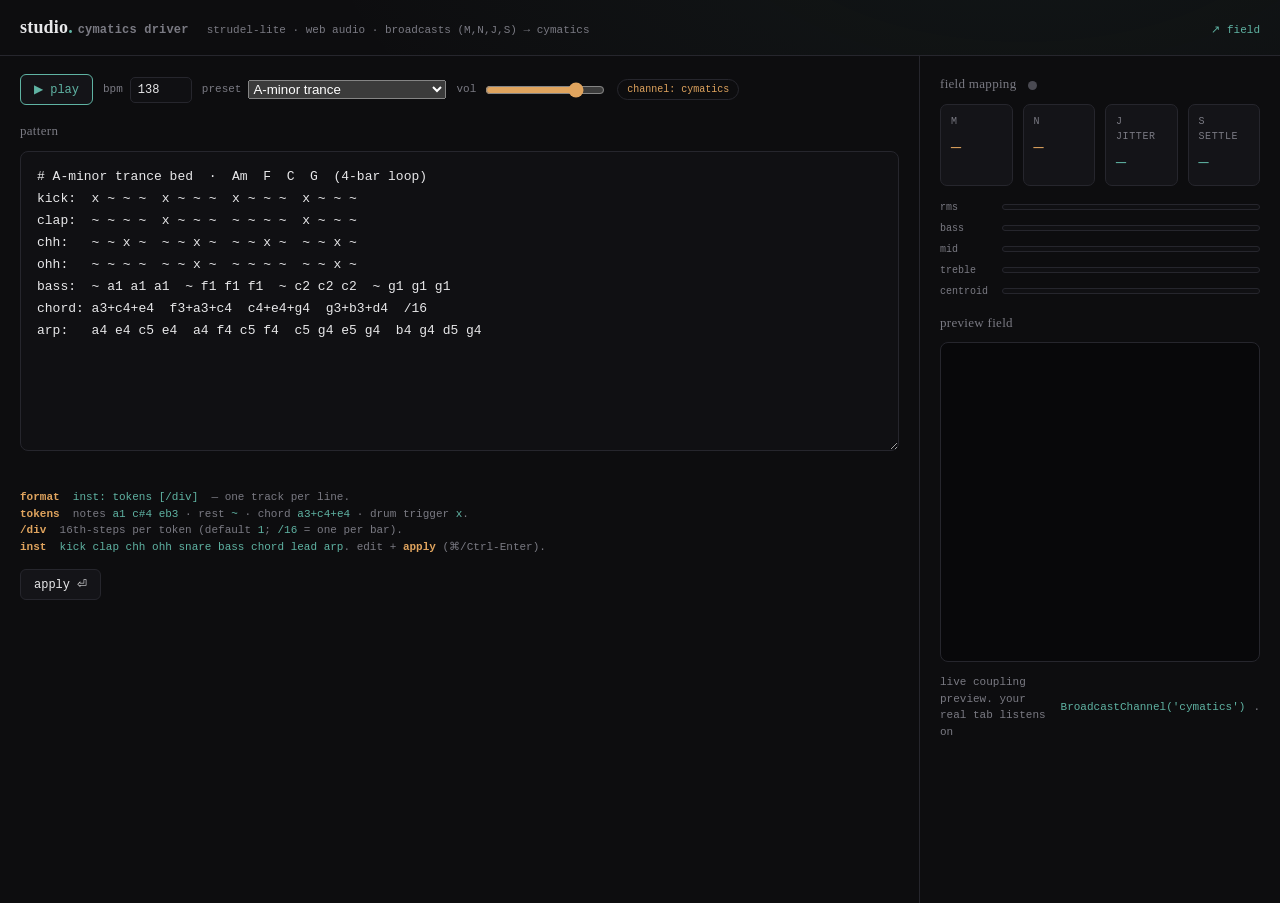
==== v1/studio.html @ 208c9960 "v1: studio integration — generative trance bed → field driver Adds an in-engine audio-reactive drive" ====
<!doctype html>
<meta charset="utf-8">
<meta name="viewport" content="width=device-width,initial-scale=1,viewport-fit=cover">
<meta name="color-scheme" content="dark">
<meta name="theme-color" content="#0d0d0f">
<title>studio — cymatics driver</title>
<style>
  :root{
    --bg:#0d0d0f; --panel:#141418; --panel2:#101013; --line:#26262d;
    --ink:#e8e8ea; --dim:#7a7a83; --faint:#4a4a52;
    --amber:#e0a45e; --teal:#5fb3a3; --hot:#d96b6b;
    --mono:ui-monospace,"SF Mono",SFMono-Regular,Menlo,Consolas,monospace;
    --serif:"Iowan Old Style","Palatino Linotype",Palatino,Georgia,serif;
  }
  *{box-sizing:border-box}
  html,body{margin:0;height:100%}
  body{
    background:var(--bg); color:var(--ink); font-family:var(--mono);
    font-size:13px; line-height:1.5;
    background-image:radial-gradient(1200px 600px at 80% -10%,rgba(95,179,163,.06),transparent 60%),
                     radial-gradient(900px 500px at 0% 110%,rgba(224,164,94,.05),transparent 60%);
  }
  header{
    display:flex; align-items:baseline; gap:18px; flex-wrap:wrap;
    padding:14px 20px; border-bottom:1px solid var(--line);
  }
  h1{font-family:var(--serif); font-weight:600; font-size:18px; margin:0; letter-spacing:.2px}
  h1 .dot{color:var(--teal)}
  header .sub{color:var(--dim); font-size:11px}
  main{
    display:grid; grid-template-columns:1fr 360px; gap:1px; background:var(--line);
    min-height:calc(100% - 53px);
  }
  @media (max-width:820px){ main{grid-template-columns:1fr} }
  .pane{background:var(--bg); padding:18px 20px}
  .bar{display:flex; align-items:center; gap:10px; flex-wrap:wrap; margin-bottom:16px}
  button{
    font-family:var(--mono); font-size:12px; color:var(--ink);
    background:var(--panel); border:1px solid var(--line); border-radius:6px;
    padding:7px 13px; cursor:pointer; transition:border-color .15s,color .15s;
  }
  button:hover{border-color:var(--teal)}
  button.primary{border-color:var(--teal); color:var(--teal)}
  button.primary.on{background:var(--teal); color:#06120f}
  label.field{display:inline-flex; align-items:center; gap:7px; color:var(--dim); font-size:11px}
  input[type=number]{
    width:62px; font-family:var(--mono); font-size:12px; color:var(--ink);
    background:var(--panel2); border:1px solid var(--line); border-radius:5px; padding:5px 7px;
  }
  input[type=range]{accent-color:var(--amber); width:120px}
  textarea{
    width:100%; min-height:300px; resize:vertical; tab-size:2;
    font-family:var(--mono); font-size:13px; line-height:1.7; color:var(--ink);
    background:var(--panel2); border:1px solid var(--line); border-radius:8px;
    padding:14px 16px; outline:none; caret-color:var(--amber);
  }
  textarea:focus{border-color:var(--faint)}
  .hint{color:var(--dim); font-size:11px; margin-top:10px}
  .hint b{color:var(--amber); font-weight:600}
  .hint code{color:var(--teal)}
  .err{color:var(--hot); font-size:11px; min-height:14px; margin-top:8px; white-space:pre-wrap}
  .label{font-family:var(--serif); font-size:13px; color:var(--dim); margin:0 0 10px; letter-spacing:.3px}
  /* readouts */
  .grid{display:grid; grid-template-columns:repeat(4,1fr); gap:10px; margin-bottom:14px}
  .cell{background:var(--panel); border:1px solid var(--line); border-radius:7px; padding:9px 10px}
  .cell .k{color:var(--dim); font-size:10px; text-transform:uppercase; letter-spacing:.6px}
  .cell .v{font-size:20px; font-family:var(--serif); margin-top:2px}
  .cell .v.amber{color:var(--amber)} .cell .v.teal{color:var(--teal)}
  .meters{display:grid; gap:6px; margin-bottom:14px}
  .meter{display:grid; grid-template-columns:54px 1fr; align-items:center; gap:8px; font-size:10px; color:var(--dim)}
  .track{height:6px; background:var(--panel2); border:1px solid var(--line); border-radius:4px; overflow:hidden}
  .fill{height:100%; width:0%; background:var(--teal); transition:width .05s linear}
  .fill.bass{background:var(--amber)} .fill.tre{background:var(--hot)}
  .beat{display:inline-block; width:9px; height:9px; border-radius:50%; background:var(--faint); margin-left:8px; vertical-align:middle}
  .beat.on{background:var(--hot); box-shadow:0 0 10px var(--hot)}
  canvas{width:100%; aspect-ratio:1/1; display:block; background:#08080a;
    border:1px solid var(--line); border-radius:8px}
  .chrow{display:flex; align-items:center; gap:8px; margin-top:12px; color:var(--dim); font-size:11px}
  .chrow code{color:var(--teal)}
  .pill{border:1px solid var(--line); border-radius:999px; padding:2px 9px; color:var(--amber); font-size:10px}
</style>

<header>
  <h1>studio<span class="dot">.</span> <span style="color:var(--dim);font-family:var(--mono);font-size:12px">cymatics driver</span></h1>
  <span class="sub">strudel-lite · web audio · broadcasts (M,N,J,S) → cymatics</span>
  <a id="fieldlink" href="./index.html" target="_blank" rel="noopener"
     style="margin-left:auto; color:var(--teal); text-decoration:none; font-size:11px">
     ↗ field
  </a>
</header>

<main>
  <section class="pane">
    <div class="bar">
      <button id="play" class="primary">▶ play</button>
      <label class="field">bpm <input id="bpm" type="number" value="138" min="60" max="200" step="1"></label>
      <label class="field">preset <select id="preset"></select></label>
      <label class="field">vol <input id="vol" type="range" min="0" max="1" step="0.01" value="0.8"></label>
      <span class="pill">channel: <span id="chname">cymatics</span></span>
    </div>
    <p class="label">pattern</p>
    <textarea id="code" spellcheck="false"></textarea>
    <div class="err" id="err"></div>
    <p class="hint">
      <b>format</b> &nbsp;<code>inst: tokens [/div]</code> &nbsp;— one track per line.<br>
      <b>tokens</b> &nbsp;notes <code>a1 c#4 eb3</code> · rest <code>~</code> · chord <code>a3+c4+e4</code> · drum trigger <code>x</code>.<br>
      <b>/div</b> &nbsp;16th-steps per token (default <code>1</code>; <code>/16</code> = one per bar).<br>
      <b>inst</b> &nbsp;<code>kick clap chh ohh snare bass chord lead arp</code>. edit + <b>apply</b> (⌘/Ctrl-Enter).
    </p>
    <div class="bar" style="margin-top:14px"><button id="apply">apply ⏎</button></div>
  </section>

  <section class="pane">
    <p class="label">field mapping <span id="beatdot" class="beat"></span></p>
    <div class="grid">
      <div class="cell"><div class="k">M</div><div class="v amber" id="rM">–</div></div>
      <div class="cell"><div class="k">N</div><div class="v amber" id="rN">–</div></div>
      <div class="cell"><div class="k">J jitter</div><div class="v teal" id="rJ">–</div></div>
      <div class="cell"><div class="k">S settle</div><div class="v teal" id="rS">–</div></div>
    </div>
    <div class="meters">
      <div class="meter"><span>rms</span><div class="track"><div class="fill" id="mRms"></div></div></div>
      <div class="meter"><span>bass</span><div class="track"><div class="fill bass" id="mBass"></div></div></div>
      <div class="meter"><span>mid</span><div class="track"><div class="fill" id="mMid"></div></div></div>
      <div class="meter"><span>treble</span><div class="track"><div class="fill tre" id="mTre"></div></div></div>
      <div class="meter"><span>centroid</span><div class="track"><div class="fill" id="mCen"></div></div></div>
    </div>
    <p class="label">preview field</p>
    <canvas id="cv" width="640" height="640"></canvas>
    <div class="chrow">
      live coupling preview. your real tab listens on <code>BroadcastChannel('cymatics')</code>.
    </div>
  </section>
</main>

<script type="module">
/* =====================================================================
   cymatics studio — generative trance bed → audio features → field params
   vanilla ES module · no build · Canvas2D + Web Audio + BroadcastChannel
   ===================================================================== */

const $ = id => document.getElementById(id);
const clamp = (x,a,b) => x<a?a:x>b?b:x;
const lerp = (a,b,t) => a+(b-a)*t;

/* ---------- note parsing ---------------------------------------------- */
const SEMI = {c:0,d:2,e:4,f:5,g:7,a:9,b:11};
function noteToFreq(s){
  const m = /^([a-gA-G])([#sb]?)(-?\d+)$/.exec(s.trim());
  if(!m) return null;
  let semi = SEMI[m[1].toLowerCase()];
  if(m[2]==='#'||m[2]==='s') semi++; else if(m[2]==='b') semi--;
  const midi = 12*(parseInt(m[3],10)+1)+semi;     // c4 -> 60, a4 -> 69
  return 440*Math.pow(2,(midi-69)/12);
}

/* ---------- mini-notation parser -------------------------------------
   line:  "inst: tok tok tok  /div"
   returns {inst, tokens:[...], div:int}                                  */
function parseLine(line){
  const raw = line.trim();
  if(!raw || raw.startsWith('#') || raw.startsWith('//')) return null;
  const ci = raw.indexOf(':');
  if(ci < 0) throw new Error(`missing ':' → ${raw}`);
  const inst = raw.slice(0,ci).trim().toLowerCase();
  let rest = raw.slice(ci+1).trim();
  let div = 1;
  const dm = /\/(\d+)\s*$/.exec(rest);
  if(dm){ div = parseInt(dm[1],10)||1; rest = rest.slice(0,dm.index).trim(); }
  const tokens = rest.split(/\s+/).filter(Boolean);
  if(!tokens.length) throw new Error(`empty pattern → ${inst}`);
  return {inst, tokens, div};
}
function parseCode(text){
  const tracks = [];
  text.split('\n').forEach((ln,i)=>{
    try{ const t = parseLine(ln); if(t) tracks.push(t); }
    catch(e){ throw new Error(`line ${i+1}: ${e.message}`); }
  });
  return tracks;
}

/* =====================================================================
   AUDIO ENGINE
   ===================================================================== */
let ac=null, master=null, analyser=null, reverbBus=null, delayBus=null;
let timeBuf=null, freqBuf=null, noiseBuf=null;

function buildAudio(){
  ac = new (window.AudioContext||window.webkitAudioContext)();

  master = ac.createGain(); master.gain.value = parseFloat($('vol').value);
  analyser = ac.createAnalyser();
  analyser.fftSize = 2048; analyser.smoothingTimeConstant = 0.6;
  master.connect(analyser); analyser.connect(ac.destination);
  timeBuf = new Uint8Array(analyser.fftSize);
  freqBuf = new Uint8Array(analyser.frequencyBinCount);

  // reverb (decaying-noise impulse) -> master
  reverbBus = ac.createGain(); reverbBus.gain.value = 1;
  const conv = ac.createConvolver(); conv.buffer = makeIR(2.4, 2.6);
  const rwet = ac.createGain(); rwet.gain.value = 0.34;
  reverbBus.connect(conv); conv.connect(rwet); rwet.connect(master);

  // feedback delay -> master
  delayBus = ac.createGain(); delayBus.gain.value = 1;
  const dly = ac.createDelay(1.0); dly.delayTime.value = 60/parseFloat($('bpm').value)*0.75; // dotted-ish
  const fb = ac.createGain(); fb.gain.value = 0.36;
  const dlp = ac.createBiquadFilter(); dlp.type='lowpass'; dlp.frequency.value=2600;
  const dwet = ac.createGain(); dwet.gain.value = 0.5;
  delayBus.connect(dly); dly.connect(dlp); dlp.connect(fb); fb.connect(dly);
  dlp.connect(dwet); dwet.connect(master);
  ac._dly = dly; // keep ref to retune on bpm change

  // shared noise buffer
  const n = ac.sampleRate*1.0; noiseBuf = ac.createBuffer(1,n,ac.sampleRate);
  const d = noiseBuf.getChannelData(0);
  for(let i=0;i<n;i++) d[i] = Math.random()*2-1;
}
function makeIR(dur, decay){
  const len = ac.sampleRate*dur, buf = ac.createBuffer(2,len,ac.sampleRate);
  for(let c=0;c<2;c++){ const ch=buf.getChannelData(c);
    for(let i=0;i<len;i++) ch[i]=(Math.random()*2-1)*Math.pow(1-i/len,decay); }
  return buf;
}
function noiseSrc(){ const s=ac.createBufferSource(); s.buffer=noiseBuf; s.loop=true; return s; }
function env(g,t,a,d,s,r,peak=1){
  g.gain.cancelScheduledValues(t);
  g.gain.setValueAtTime(0.0001,t);
  g.gain.exponentialRampToValueAtTime(peak,t+a);
  g.gain.exponentialRampToValueAtTime(Math.max(s*peak,0.0001),t+a+d);
  g.gain.setValueAtTime(Math.max(s*peak,0.0001),t+Math.max(a+d,r-0.05));
  g.gain.exponentialRampToValueAtTime(0.0001,t+r);
}

/* ---------- voices ---------------------------------------------------- */
function vKick(t){
  const o=ac.createOscillator(), g=ac.createGain();
  o.type='sine';
  o.frequency.setValueAtTime(150,t);
  o.frequency.exponentialRampToValueAtTime(48,t+0.10);
  g.gain.setValueAtTime(1.0,t);
  g.gain.exponentialRampToValueAtTime(0.0001,t+0.30);
  o.connect(g); g.connect(master);
  // click transient
  const cs=noiseSrc(), cg=ac.createGain(), hp=ac.createBiquadFilter();
  hp.type='highpass'; hp.frequency.value=3000; cg.gain.setValueAtTime(0.5,t);
  cg.gain.exponentialRampToValueAtTime(0.0001,t+0.02);
  cs.connect(hp); hp.connect(cg); cg.connect(master);
  o.start(t); o.stop(t+0.32); cs.start(t); cs.stop(t+0.03);
}
function vHat(t,open){
  const s=noiseSrc(), hp=ac.createBiquadFilter(), g=ac.createGain();
  hp.type='highpass'; hp.frequency.value=7800;
  const dec = open?0.26:0.045;
  g.gain.setValueAtTime(open?0.5:0.42,t);
  g.gain.exponentialRampToValueAtTime(0.0001,t+dec);
  s.connect(hp); hp.connect(g); g.connect(master);
  s.start(t); s.stop(t+dec+0.02);
}
function vSnare(t){
  const s=noiseSrc(), bp=ac.createBiquadFilter(), g=ac.createGain();
  bp.type='bandpass'; bp.frequency.value=1900; bp.Q.value=0.7;
  g.gain.setValueAtTime(0.7,t); g.gain.exponentialRampToValueAtTime(0.0001,t+0.18);
  s.connect(bp); bp.connect(g); g.connect(master); g.connect(reverbBus);
  const o=ac.createOscillator(), og=ac.createGain();
  o.type='triangle'; o.frequency.setValueAtTime(190,t);
  og.gain.setValueAtTime(0.4,t); og.gain.exponentialRampToValueAtTime(0.0001,t+0.09);
  o.connect(og); og.connect(master);
  s.start(t); s.stop(t+0.2); o.start(t); o.stop(t+0.1);
}
function vClap(t){
  for(let k=0;k<3;k++){
    const s=noiseSrc(), bp=ac.createBiquadFilter(), g=ac.createGain();
    bp.type='bandpass'; bp.frequency.value=1500; bp.Q.value=1.0;
    const tt=t+k*0.012;
    g.gain.setValueAtTime(0.5,tt); g.gain.exponentialRampToValueAtTime(0.0001,tt+0.10);
    s.connect(bp); bp.connect(g); g.connect(master); g.connect(reverbBus);
    s.start(tt); s.stop(tt+0.12);
  }
}
function vBass(t,freqs,dur){
  const f=freqs[0]; if(!f) return;
  const lp=ac.createBiquadFilter(), g=ac.createGain();
  lp.type='lowpass'; lp.Q.value=8;
  lp.frequency.setValueAtTime(220,t);
  lp.frequency.exponentialRampToValueAtTime(900,t+0.02);
  lp.frequency.exponentialRampToValueAtTime(180,t+Math.min(dur,0.25));
  [0,-7].forEach(ct=>{                       // saw + sub-ish detune
    const o=ac.createOscillator(); o.type='sawtooth';
    o.frequency.value=f; o.detune.value=ct; o.connect(lp); o.start(t); o.stop(t+dur);
  });
  const sub=ac.createOscillator(); sub.type='sine'; sub.frequency.value=f/2;
  sub.connect(lp); sub.start(t); sub.stop(t+dur);
  g.gain.setValueAtTime(0.0001,t);
  g.gain.exponentialRampToValueAtTime(0.6,t+0.008);
  g.gain.exponentialRampToValueAtTime(0.0001,t+Math.max(dur,0.08));
  lp.connect(g); g.connect(master);
}
function vSuper(t,freqs,dur,bright){       // detuned supersaw chord/lead
  const lp=ac.createBiquadFilter(), g=ac.createGain();
  lp.type='lowpass'; lp.Q.value=0.8; lp.frequency.value=bright?4200:2400;
  const N=7, spread=18;
  freqs.forEach(f=>{
    for(let i=0;i<N;i++){
      const o=ac.createOscillator(); o.type='sawtooth';
      o.frequency.value=f; o.detune.value=(i-(N-1)/2)*spread/((N-1)/2);
      const vg=ac.createGain(); vg.gain.value=1/Math.sqrt(N*freqs.length);
      o.connect(vg); vg.connect(lp); o.start(t); o.stop(t+dur+0.4);
    }
  });
  const atk=0.04, rel=Math.min(0.5,dur*0.6);
  g.gain.setValueAtTime(0.0001,t);
  g.gain.exponentialRampToValueAtTime(0.5,t+atk);
  g.gain.setValueAtTime(0.5,t+Math.max(atk,dur-rel));
  g.gain.exponentialRampToValueAtTime(0.0001,t+dur);
  lp.connect(g); g.connect(master); g.connect(reverbBus); g.connect(delayBus);
}
function vPluck(t,freqs,dur){              // square pluck — amiga flavor
  freqs.forEach(f=>{
    const o=ac.createOscillator(), lp=ac.createBiquadFilter(), g=ac.createGain();
    o.type='square'; o.frequency.value=f;
    lp.type='lowpass'; lp.Q.value=4;
    lp.frequency.setValueAtTime(5000,t);
    lp.frequency.exponentialRampToValueAtTime(700,t+0.18);
    const d=Math.min(dur,0.22);
    g.gain.setValueAtTime(0.0001,t);
    g.gain.exponentialRampToValueAtTime(0.32,t+0.005);
    g.gain.exponentialRampToValueAtTime(0.0001,t+d);
    o.connect(lp); lp.connect(g); g.connect(master); g.connect(delayBus);
    o.start(t); o.stop(t+d+0.02);
  });
}

function trigger(inst, tok, t, dur){
  if(inst==='kick')  return vKick(t);
  if(inst==='chh')   return vHat(t,false);
  if(inst==='ohh')   return vHat(t,true);
  if(inst==='snare') return vSnare(t);
  if(inst==='clap')  return vClap(t);
  const freqs = tok.split('+').map(noteToFreq).filter(f=>f!=null);
  if(!freqs.length) return;
  if(inst==='bass')  return vBass(t,freqs,dur);
  if(inst==='chord') return vSuper(t,freqs,dur,false);
  if(inst==='lead')  return vSuper(t,freqs,dur,true);
  if(inst==='arp'||inst==='pluck') return vPluck(t,freqs,dur);
  return vPluck(t,freqs,dur);              // fallback
}

/* =====================================================================
   TRANSPORT (lookahead scheduler)
   ===================================================================== */
let tracks=[], playing=false, stepIndex=0, nextTime=0, timer=null;
const LOOKAHEAD=0.1, TICK=25;
function stepDur(){ return (60/parseFloat($('bpm').value))/4; } // 16th note

function scheduler(){
  while(nextTime < ac.currentTime + LOOKAHEAD){
    const sd=stepDur();
    for(const tr of tracks){
      const total = tr.tokens.length*tr.div;
      const local = stepIndex % total;
      if(local % tr.div === 0){
        const tok = tr.tokens[local/tr.div];
        if(tok && tok!=='~') trigger(tr.inst, tok, nextTime, tr.div*sd*0.96);
      }
    }
    nextTime += sd; stepIndex++;
  }
}
function startTransport(){
  if(!ac) buildAudio();
  if(ac.state==='suspended') ac.resume();
  playing=true; stepIndex=0; nextTime=ac.currentTime+0.06;
  timer=setInterval(scheduler,TICK);
  requestAnimationFrame(loop);
}
function stopTransport(){ playing=false; clearInterval(timer); timer=null; }

/* =====================================================================
   FEATURE EXTRACTION  →  FIELD MAPPING  →  BROADCAST
   ===================================================================== */
// Channel-name override: ?chan=NAME survives in both tabs for collision-free
// parallel testing. Single source of truth per spec §3.
const CHAN_NAME = new URL(location.href).searchParams.get('chan') || 'cymatics';
const chan = new BroadcastChannel(CHAN_NAME);
document.getElementById('chname').textContent = CHAN_NAME;
// Forward ?chan= onto the field back-link so two-tab testing chains.
{
  const fl = document.getElementById('fieldlink');
  const c = new URL(location.href).searchParams.get('chan');
  if (fl && c) fl.href = './index.html?chan=' + encodeURIComponent(c);
}
let avgBass=0, beatHold=0, beatCount=0;
const field = {M:5,N:3,J:0.18,S:0.8};      // current (smoothed) field state
let Mf=5, Nf=3, jit=0.18;

function analyze(){
  analyser.getByteTimeDomainData(timeBuf);
  analyser.getByteFrequencyData(freqBuf);

  // rms
  let sum=0;
  for(let i=0;i<timeBuf.length;i++){ const v=(timeBuf[i]-128)/128; sum+=v*v; }
  const rms = Math.sqrt(sum/timeBuf.length);

  // band energies + centroid
  const sr=ac.sampleRate, binHz=sr/analyser.fftSize, bins=freqBuf.length;
  let bass=0,bn=0, mid=0,mn=0, tre=0,tn=0, cw=0,cs=0;
  for(let i=1;i<bins;i++){
    const f=i*binHz, m=freqBuf[i]/255;
    if(f<200){bass+=m;bn++;} else if(f<2000){mid+=m;mn++;} else if(f<12000){tre+=m;tn++;}
    cw+=f*m; cs+=m;
  }
  bass=bn?bass/bn:0; mid=mn?mid/mn:0; tre=tn?tre/tn:0;
  const centroidHz = cs?cw/cs:0;
  const cen01 = clamp(Math.log2((centroidHz||40)/40)/Math.log2(12000/40),0,1);

  // onset on bass band (kick)
  avgBass = lerp(avgBass, bass, 0.08);
  let beat=false;
  if(bass > avgBass*1.45 && bass>0.18 && beatHold<=0){ beat=true; beatHold=8; beatCount++; }
  if(beatHold>0) beatHold--;

  return {rms,bass,mid,tre,cen01,beat};
}

// Membrane-cheat mapping (per STUDIO_INTEGRATION §1.2 / CYMATICS_BUILD §0):
// the (M,N) we emit are tuned against v1's membrane-approximation field, NOT
// real plate eigenfrequencies. v2's scikit-fem mode bank will reinterpret
// (M,N) as bank indices.
function mapToField(ft){
  // mode magnitudes: brightness -> M, bass weight -> N (snapped on beats)
  if(ft.beat){
    Mf = 2 + ft.cen01*9.5;
    Nf = 2 + clamp(ft.bass*1.4,0,1)*9.5;
  }
  let M = clamp(Math.round(Mf),1,12);
  let N = clamp(Math.round(Nf),1,12);
  if(M===N){ N = N<12 ? N+1 : N-1; }       // field vanishes when M===N
  // jitter: beat kicks it, decays back to a small floor
  if(ft.beat) jit = 0.85;
  jit = lerp(jit, 0.14, 0.06);
  const J = clamp(jit,0,1);
  // settle speed scales with loudness — drops snap tighter
  const S = clamp(0.3 + ft.rms*4.2, 0.1, 3);
  // reseed once per bar (every 4th detected beat) for a visual "splash"
  const reseed = ft.beat && (beatCount % 4 === 0);
  return {M,N,J,S,reseed};
}

function broadcast(m,ft){
  chan.postMessage({
    type:'cymatics', t:performance.now(),
    M:m.M, N:m.N, J:+m.J.toFixed(3), S:+m.S.toFixed(3),
    beat:ft.beat, reseed:m.reseed,
    rms:+ft.rms.toFixed(3), bass:+ft.bass.toFixed(3),
    mid:+ft.mid.toFixed(3), treble:+ft.tre.toFixed(3), centroid:+ft.cen01.toFixed(3)
  });
}

/* =====================================================================
   PREVIEW FIELD (same equation as the cymatics v1 toy)
   f = cos(Nπx)·cos(Mπy) − cos(Mπx)·cos(Nπy)   on [0,1]²
   ===================================================================== */
const cv=$('cv'), cx=cv.getContext('2d');
const NP=12000, px=new Float32Array(NP), py=new Float32Array(NP);
for(let i=0;i<NP;i++){ px[i]=Math.random(); py[i]=Math.random(); }
function reseedParticles(){ for(let i=0;i<NP;i++){ px[i]=Math.random(); py[i]=Math.random(); } }

function fAbs(x,y,M,N){
  const f = Math.cos(N*Math.PI*x)*Math.cos(M*Math.PI*y)
          - Math.cos(M*Math.PI*x)*Math.cos(N*Math.PI*y);
  return Math.abs(f);
}
function stepParticles(M,N,J,S){
  const eps=0.004, k=0.0016*S;
  for(let i=0;i<NP;i++){
    let x=px[i], y=py[i];
    const c=fAbs(x,y,M,N);
    const gx=(fAbs(x+eps,y,M,N)-c)/eps, gy=(fAbs(x,y+eps,M,N)-c)/eps;
    x -= k*gx + (Math.random()-0.5)*J*0.02;
    y -= k*gy + (Math.random()-0.5)*J*0.02;
    if(x<0)x=-x; else if(x>1)x=2-x;
    if(y<0)y=-y; else if(y>1)y=2-y;
    px[i]=x; py[i]=y;
  }
}
function drawParticles(){
  const W=cv.width, H=cv.height;
  cx.fillStyle='rgba(8,8,10,0.30)'; cx.fillRect(0,0,W,H); // trails
  cx.fillStyle='rgba(95,179,163,0.55)';
  for(let i=0;i<NP;i++) cx.fillRect(px[i]*W, py[i]*H, 1.4, 1.4);
}

/* ---------- render / control loop ------------------------------------ */
function loop(){
  if(!playing) return;
  const ft = analyze();
  const m = mapToField(ft);
  // smooth committed field for the readout + preview
  field.M=m.M; field.N=m.N; field.J=m.J; field.S=m.S;
  if(m.reseed) reseedParticles();
  broadcast(m,ft);

  stepParticles(field.M,field.N,field.J,field.S);
  drawParticles();

  // ui
  $('rM').textContent=field.M; $('rN').textContent=field.N;
  $('rJ').textContent=field.J.toFixed(2); $('rS').textContent=field.S.toFixed(2);
  $('mRms').style.width=(clamp(ft.rms*180,0,100))+'%';
  $('mBass').style.width=(clamp(ft.bass*120,0,100))+'%';
  $('mMid').style.width=(clamp(ft.mid*140,0,100))+'%';
  $('mTre').style.width=(clamp(ft.tre*160,0,100))+'%';
  $('mCen').style.width=(clamp(ft.cen01*100,0,100))+'%';
  const bd=$('beatdot'); bd.classList.toggle('on', ft.beat);
  requestAnimationFrame(loop);
}

/* =====================================================================
   UI WIRING
   ===================================================================== */
const DEFAULT_AM = `# A-minor trance bed  ·  Am  F  C  G  (4-bar loop)
kick:  x ~ ~ ~  x ~ ~ ~  x ~ ~ ~  x ~ ~ ~
clap:  ~ ~ ~ ~  x ~ ~ ~  ~ ~ ~ ~  x ~ ~ ~
chh:   ~ ~ x ~  ~ ~ x ~  ~ ~ x ~  ~ ~ x ~
ohh:   ~ ~ ~ ~  ~ ~ x ~  ~ ~ ~ ~  ~ ~ x ~
bass:  ~ a1 a1 a1  ~ f1 f1 f1  ~ c2 c2 c2  ~ g1 g1 g1
chord: a3+c4+e4  f3+a3+c4  c4+e4+g4  g3+b3+d4  /16
arp:   a4 e4 c5 e4  a4 f4 c5 f4  c5 g4 e5 g4  b4 g4 d5 g4`;

const PRESETS = {
  'am-trance': {
    label: 'A-minor trance',
    bpm: 138,
    code: DEFAULT_AM  // assigned below — the existing default content
  },
  'gm-trance': {
    label: 'G-minor trance (Strudel-style)',
    bpm: 138,
    code: `# G-minor trance bed · 138 BPM · Gm → F → Eb → Bb (4-bar loop)
# Mimics: setCpm(140/4), supersaw stack, .trancegate, rolling bass.
kick:  x ~ ~ ~  x ~ ~ ~  x ~ ~ ~  x ~ ~ ~
clap:  ~ ~ ~ ~  x ~ ~ ~  ~ ~ ~ ~  x ~ ~ ~
chh:   ~ x ~ x  ~ x ~ x  ~ x ~ x  ~ x ~ x
ohh:   ~ ~ ~ ~  ~ ~ x ~  ~ ~ ~ ~  ~ ~ x ~
bass:  g1 g1 ~ g1  f1 f1 ~ f1  eb1 eb1 ~ eb1  bb0 bb0 ~ bb0
chord: g3+bb3+d4  f3+a3+c4  eb3+g3+bb3  bb2+d3+f3  /16
arp:   g4 d5 bb4 f5  f4 c5 a4 eb5  eb4 bb4 g4 d5  bb3 f4 d4 bb4
lead:  ~ ~ ~ g5  ~ ~ ~ f5  ~ ~ ~ bb5  ~ ~ ~ a5`
  },
  'ambient-72': {
    label: 'Ambient — slow',
    bpm: 72,
    code: `# Ambient · Cmaj7 ↔ Am7
kick:  x ~ ~ ~ ~ ~ ~ ~  x ~ ~ ~ ~ ~ ~ ~
ohh:   ~ ~ ~ ~ ~ ~ x ~  ~ ~ ~ ~ ~ ~ x ~
chord: c3+e3+g3+b3  c3+e3+g3+b3  a2+c3+e3+g3  a2+c3+e3+g3  /16
bass:  ~ ~ ~ ~  c2 ~ ~ ~  ~ ~ ~ ~  a1 ~ ~ ~
lead:  ~ ~ ~ ~  ~ ~ g5 ~  ~ ~ ~ ~  ~ ~ e5 ~`
  },
  'dnb-170': {
    label: 'DnB — 170',
    bpm: 170,
    code: `# DnB · break + rolling Dm bass
kick:  x ~ ~ ~  ~ ~ ~ ~  ~ ~ x ~  ~ ~ ~ ~
snare: ~ ~ ~ ~  x ~ ~ ~  ~ ~ ~ ~  x ~ ~ ~
chh:   x x x x  x x x x  x x x x  x x x x
ohh:   ~ ~ ~ x  ~ ~ ~ ~  ~ ~ ~ x  ~ ~ ~ ~
bass:  d2 ~ ~ d2  ~ ~ d2 ~  ~ d2 ~ ~  d2 ~ ~ d2
chord: d3+f3+a3  d3+f3+a3  g3+bb3+d4  d3+f3+a3  /16
arp:   d4 a4 f4 a4  d4 a4 f4 a4  g4 d5 bb4 d5  d4 a4 f4 a4`
  }
};
PRESETS['am-trance'].code = DEFAULT_AM;

function applyCode(){
  try{
    const t = parseCode($('code').value);
    tracks = t; $('err').textContent='';
    if(ac && ac._dly) ac._dly.delayTime.setTargetAtTime(60/parseFloat($('bpm').value)*0.75, ac.currentTime, 0.05);
  }catch(e){ $('err').textContent='⚠ '+e.message; }
}

// Preset selector — populate, then load on change.
{
  const sel = $('preset');
  for (const [key, p] of Object.entries(PRESETS)) {
    const opt = document.createElement('option');
    opt.value = key; opt.textContent = p.label;
    sel.appendChild(opt);
  }
  sel.value = 'am-trance';
  sel.addEventListener('change', () => {
    const p = PRESETS[sel.value];
    if (!p) return;
    $('code').value = p.code;
    $('bpm').value  = p.bpm;
    if (ac && ac._dly) ac._dly.delayTime.setTargetAtTime(60/p.bpm*0.75, ac.currentTime, 0.05);
    applyCode();
  });
}

$('code').value = PRESETS['am-trance'].code;
applyCode();

$('play').addEventListener('click', ()=>{
  if(!playing){ startTransport(); $('play').textContent='■ stop'; $('play').classList.add('on'); }
  else        { stopTransport();  $('play').textContent='▶ play'; $('play').classList.remove('on'); }
});
$('apply').addEventListener('click', applyCode);
$('code').addEventListener('keydown', e=>{
  if((e.metaKey||e.ctrlKey)&&e.key==='Enter'){ e.preventDefault(); applyCode(); }
});
$('vol').addEventListener('input', e=>{ if(master) master.gain.setTargetAtTime(parseFloat(e.target.value),ac.currentTime,0.02); });
$('bpm').addEventListener('change', ()=>{ if(ac&&ac._dly) ac._dly.delayTime.setTargetAtTime(60/parseFloat($('bpm').value)*0.75,ac.currentTime,0.05); });
</script>
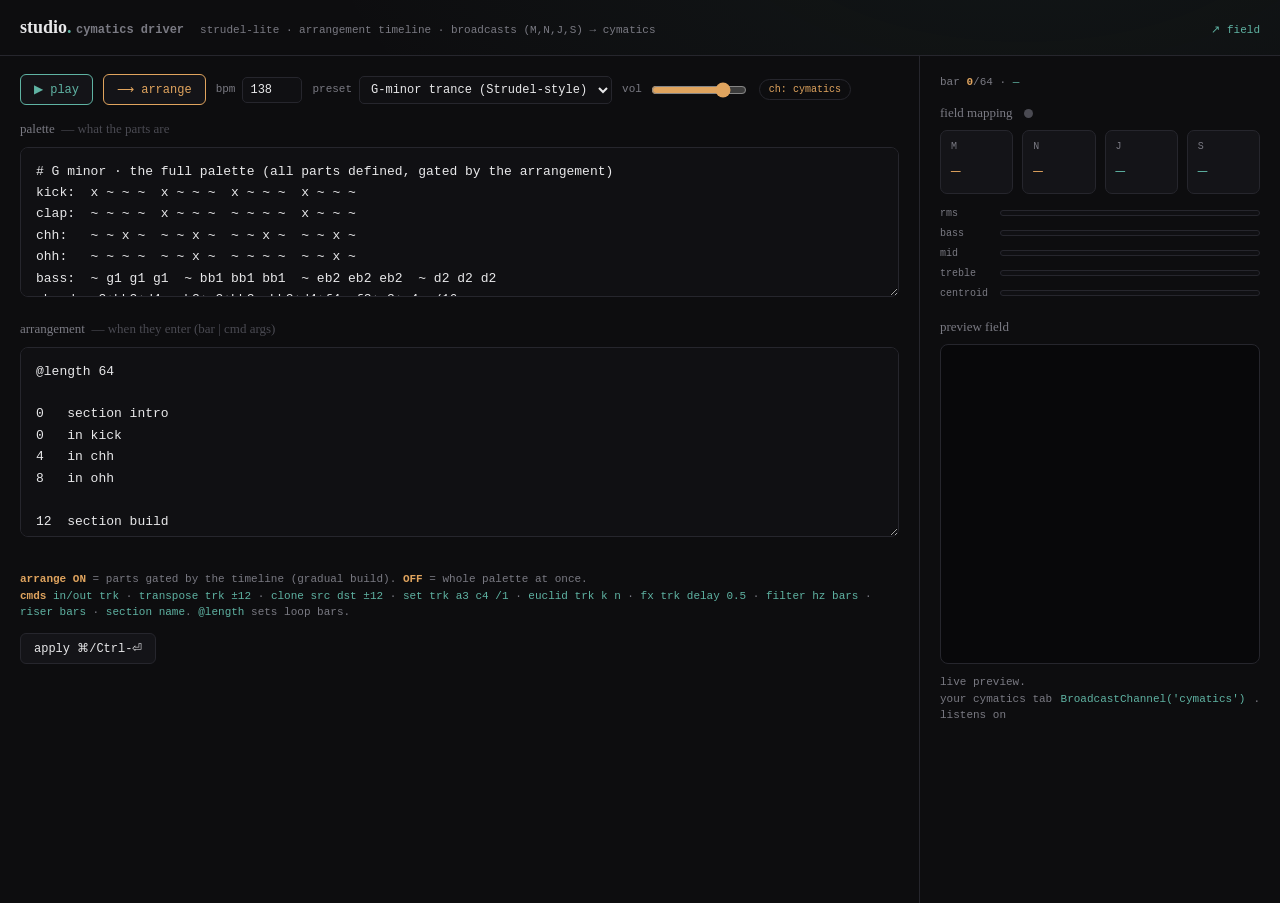
==== commit 27c59979: "studio v2: arrangement-timeline base + preset selector + back-link Wholesale-replace v1/studio.html " ====
--- a/v1/studio.html
+++ b/v1/studio.html
@@ -14,78 +14,63 @@
   }
   *{box-sizing:border-box}
   html,body{margin:0;height:100%}
-  body{
-    background:var(--bg); color:var(--ink); font-family:var(--mono);
-    font-size:13px; line-height:1.5;
+  body{background:var(--bg); color:var(--ink); font-family:var(--mono); font-size:13px; line-height:1.5;
     background-image:radial-gradient(1200px 600px at 80% -10%,rgba(95,179,163,.06),transparent 60%),
-                     radial-gradient(900px 500px at 0% 110%,rgba(224,164,94,.05),transparent 60%);
-  }
-  header{
-    display:flex; align-items:baseline; gap:18px; flex-wrap:wrap;
-    padding:14px 20px; border-bottom:1px solid var(--line);
-  }
-  h1{font-family:var(--serif); font-weight:600; font-size:18px; margin:0; letter-spacing:.2px}
+                     radial-gradient(900px 500px at 0% 110%,rgba(224,164,94,.05),transparent 60%);}
+  header{display:flex; align-items:baseline; gap:16px; flex-wrap:wrap; padding:14px 20px; border-bottom:1px solid var(--line)}
+  h1{font-family:var(--serif); font-weight:600; font-size:18px; margin:0}
   h1 .dot{color:var(--teal)}
   header .sub{color:var(--dim); font-size:11px}
-  main{
-    display:grid; grid-template-columns:1fr 360px; gap:1px; background:var(--line);
-    min-height:calc(100% - 53px);
-  }
+  main{display:grid; grid-template-columns:1fr 360px; gap:1px; background:var(--line); min-height:calc(100% - 53px)}
   @media (max-width:820px){ main{grid-template-columns:1fr} }
   .pane{background:var(--bg); padding:18px 20px}
-  .bar{display:flex; align-items:center; gap:10px; flex-wrap:wrap; margin-bottom:16px}
-  button{
-    font-family:var(--mono); font-size:12px; color:var(--ink);
-    background:var(--panel); border:1px solid var(--line); border-radius:6px;
-    padding:7px 13px; cursor:pointer; transition:border-color .15s,color .15s;
-  }
+  .bar{display:flex; align-items:center; gap:10px; flex-wrap:wrap; margin-bottom:14px}
+  button{font-family:var(--mono); font-size:12px; color:var(--ink); background:var(--panel); border:1px solid var(--line);
+    border-radius:6px; padding:7px 13px; cursor:pointer; transition:border-color .15s,color .15s}
   button:hover{border-color:var(--teal)}
   button.primary{border-color:var(--teal); color:var(--teal)}
   button.primary.on{background:var(--teal); color:#06120f}
+  button.tog{border-color:var(--faint); color:var(--dim)}
+  button.tog.on{border-color:var(--amber); color:var(--amber)}
   label.field{display:inline-flex; align-items:center; gap:7px; color:var(--dim); font-size:11px}
-  input[type=number]{
-    width:62px; font-family:var(--mono); font-size:12px; color:var(--ink);
-    background:var(--panel2); border:1px solid var(--line); border-radius:5px; padding:5px 7px;
-  }
-  input[type=range]{accent-color:var(--amber); width:120px}
-  textarea{
-    width:100%; min-height:300px; resize:vertical; tab-size:2;
-    font-family:var(--mono); font-size:13px; line-height:1.7; color:var(--ink);
-    background:var(--panel2); border:1px solid var(--line); border-radius:8px;
-    padding:14px 16px; outline:none; caret-color:var(--amber);
-  }
+  input[type=number]{width:60px; font-family:var(--mono); font-size:12px; color:var(--ink); background:var(--panel2);
+    border:1px solid var(--line); border-radius:5px; padding:5px 7px}
+  input[type=range]{accent-color:var(--amber); width:96px}
+  textarea{width:100%; resize:vertical; tab-size:2; font-family:var(--mono); font-size:13px; line-height:1.65; color:var(--ink);
+    background:var(--panel2); border:1px solid var(--line); border-radius:8px; padding:13px 15px; outline:none; caret-color:var(--amber)}
   textarea:focus{border-color:var(--faint)}
-  .hint{color:var(--dim); font-size:11px; margin-top:10px}
-  .hint b{color:var(--amber); font-weight:600}
-  .hint code{color:var(--teal)}
-  .err{color:var(--hot); font-size:11px; min-height:14px; margin-top:8px; white-space:pre-wrap}
-  .label{font-family:var(--serif); font-size:13px; color:var(--dim); margin:0 0 10px; letter-spacing:.3px}
-  /* readouts */
-  .grid{display:grid; grid-template-columns:repeat(4,1fr); gap:10px; margin-bottom:14px}
-  .cell{background:var(--panel); border:1px solid var(--line); border-radius:7px; padding:9px 10px}
+  #code{min-height:150px} #arr{min-height:190px}
+  .hint{color:var(--dim); font-size:11px; margin:8px 0 0}
+  .hint b{color:var(--amber); font-weight:600} .hint code{color:var(--teal)}
+  .err{color:var(--hot); font-size:11px; min-height:14px; margin-top:6px; white-space:pre-wrap}
+  .label{font-family:var(--serif); font-size:13px; color:var(--dim); margin:16px 0 8px}
+  .label:first-of-type{margin-top:0}
+  .grid{display:grid; grid-template-columns:repeat(4,1fr); gap:9px; margin-bottom:12px}
+  .cell{background:var(--panel); border:1px solid var(--line); border-radius:7px; padding:8px 10px}
   .cell .k{color:var(--dim); font-size:10px; text-transform:uppercase; letter-spacing:.6px}
-  .cell .v{font-size:20px; font-family:var(--serif); margin-top:2px}
+  .cell .v{font-size:19px; font-family:var(--serif); margin-top:2px}
   .cell .v.amber{color:var(--amber)} .cell .v.teal{color:var(--teal)}
-  .meters{display:grid; gap:6px; margin-bottom:14px}
-  .meter{display:grid; grid-template-columns:54px 1fr; align-items:center; gap:8px; font-size:10px; color:var(--dim)}
+  .meters{display:grid; gap:5px; margin-bottom:12px}
+  .meter{display:grid; grid-template-columns:52px 1fr; align-items:center; gap:8px; font-size:10px; color:var(--dim)}
   .track{height:6px; background:var(--panel2); border:1px solid var(--line); border-radius:4px; overflow:hidden}
   .fill{height:100%; width:0%; background:var(--teal); transition:width .05s linear}
   .fill.bass{background:var(--amber)} .fill.tre{background:var(--hot)}
   .beat{display:inline-block; width:9px; height:9px; border-radius:50%; background:var(--faint); margin-left:8px; vertical-align:middle}
   .beat.on{background:var(--hot); box-shadow:0 0 10px var(--hot)}
-  canvas{width:100%; aspect-ratio:1/1; display:block; background:#08080a;
-    border:1px solid var(--line); border-radius:8px}
-  .chrow{display:flex; align-items:center; gap:8px; margin-top:12px; color:var(--dim); font-size:11px}
+  .nowbar{font-family:var(--mono); font-size:11px; color:var(--dim); margin-bottom:12px}
+  .nowbar b{color:var(--amber)} .nowbar .sec{color:var(--teal)}
+  canvas{width:100%; aspect-ratio:1/1; display:block; background:#08080a; border:1px solid var(--line); border-radius:8px}
+  .chrow{display:flex; align-items:center; gap:8px; margin-top:10px; color:var(--dim); font-size:11px}
   .chrow code{color:var(--teal)}
   .pill{border:1px solid var(--line); border-radius:999px; padding:2px 9px; color:var(--amber); font-size:10px}
 </style>
 
 <header>
   <h1>studio<span class="dot">.</span> <span style="color:var(--dim);font-family:var(--mono);font-size:12px">cymatics driver</span></h1>
-  <span class="sub">strudel-lite · web audio · broadcasts (M,N,J,S) → cymatics</span>
-  <a id="fieldlink" href="./index.html" target="_blank" rel="noopener"
+  <span class="sub">strudel-lite · arrangement timeline · broadcasts (M,N,J,S) → cymatics</span>
+  <a id="field-link" href="./" target="_blank" rel="noopener"
      style="margin-left:auto; color:var(--teal); text-decoration:none; font-size:11px">
-     ↗ field
+    ↗ field
   </a>
 </header>
 
@@ -93,30 +78,39 @@
   <section class="pane">
     <div class="bar">
       <button id="play" class="primary">▶ play</button>
-      <label class="field">bpm <input id="bpm" type="number" value="138" min="60" max="200" step="1"></label>
-      <label class="field">preset <select id="preset"></select></label>
+      <button id="arrange" class="tog on">⟶ arrange</button>
+      <label class="field">bpm <input id="bpm" type="number" value="138" min="60" max="200"></label>
+      <label class="field">preset
+        <select id="preset" style="background:var(--panel2);color:var(--ink);border:1px solid var(--line);border-radius:5px;padding:5px 7px;font-family:var(--mono);font-size:12px"></select>
+      </label>
       <label class="field">vol <input id="vol" type="range" min="0" max="1" step="0.01" value="0.8"></label>
-      <span class="pill">channel: <span id="chname">cymatics</span></span>
+      <span class="pill">ch: <span id="chname">cymatics</span></span>
     </div>
-    <p class="label">pattern</p>
+
+    <p class="label">palette &nbsp;<span style="color:var(--faint)">— what the parts are</span></p>
     <textarea id="code" spellcheck="false"></textarea>
+
+    <p class="label">arrangement &nbsp;<span style="color:var(--faint)">— when they enter (bar | cmd args)</span></p>
+    <textarea id="arr" spellcheck="false"></textarea>
+
     <div class="err" id="err"></div>
     <p class="hint">
-      <b>format</b> &nbsp;<code>inst: tokens [/div]</code> &nbsp;— one track per line.<br>
-      <b>tokens</b> &nbsp;notes <code>a1 c#4 eb3</code> · rest <code>~</code> · chord <code>a3+c4+e4</code> · drum trigger <code>x</code>.<br>
-      <b>/div</b> &nbsp;16th-steps per token (default <code>1</code>; <code>/16</code> = one per bar).<br>
-      <b>inst</b> &nbsp;<code>kick clap chh ohh snare bass chord lead arp</code>. edit + <b>apply</b> (⌘/Ctrl-Enter).
+      <b>arrange ON</b> = parts gated by the timeline (gradual build). <b>OFF</b> = whole palette at once.<br>
+      <b>cmds</b> <code>in/out trk</code> · <code>transpose trk ±12</code> · <code>clone src dst ±12</code> ·
+      <code>set trk a3 c4 /1</code> · <code>euclid trk k n</code> · <code>fx trk delay 0.5</code> ·
+      <code>filter hz bars</code> · <code>riser bars</code> · <code>section name</code>. <code>@length</code> sets loop bars.
     </p>
-    <div class="bar" style="margin-top:14px"><button id="apply">apply ⏎</button></div>
+    <div class="bar" style="margin-top:12px"><button id="apply">apply ⌘/Ctrl-⏎</button></div>
   </section>
 
   <section class="pane">
-    <p class="label">field mapping <span id="beatdot" class="beat"></span></p>
+    <div class="nowbar">bar <b id="curbar">0</b>/<span id="len">64</span> · <span class="sec" id="cursec">—</span></div>
+    <p class="label" style="margin-top:0">field mapping <span id="beatdot" class="beat"></span></p>
     <div class="grid">
       <div class="cell"><div class="k">M</div><div class="v amber" id="rM">–</div></div>
       <div class="cell"><div class="k">N</div><div class="v amber" id="rN">–</div></div>
-      <div class="cell"><div class="k">J jitter</div><div class="v teal" id="rJ">–</div></div>
-      <div class="cell"><div class="k">S settle</div><div class="v teal" id="rS">–</div></div>
+      <div class="cell"><div class="k">J</div><div class="v teal" id="rJ">–</div></div>
+      <div class="cell"><div class="k">S</div><div class="v teal" id="rS">–</div></div>
     </div>
     <div class="meters">
       <div class="meter"><span>rms</span><div class="track"><div class="fill" id="mRms"></div></div></div>
@@ -127,492 +121,511 @@
     </div>
     <p class="label">preview field</p>
     <canvas id="cv" width="640" height="640"></canvas>
-    <div class="chrow">
-      live coupling preview. your real tab listens on <code>BroadcastChannel('cymatics')</code>.
-    </div>
+    <div class="chrow">live preview. your cymatics tab listens on <code>BroadcastChannel('cymatics')</code>.</div>
   </section>
 </main>
 
 <script type="module">
 /* =====================================================================
-   cymatics studio — generative trance bed → audio features → field params
-   vanilla ES module · no build · Canvas2D + Web Audio + BroadcastChannel
+   cymatics studio v2 — palette + bar-clock ARRANGEMENT → audio features
+   → field params. vanilla ES module · Canvas2D + WebAudio + BroadcastChannel
    ===================================================================== */
-
-const $ = id => document.getElementById(id);
-const clamp = (x,a,b) => x<a?a:x>b?b:x;
-const lerp = (a,b,t) => a+(b-a)*t;
-
-/* ---------- note parsing ---------------------------------------------- */
-const SEMI = {c:0,d:2,e:4,f:5,g:7,a:9,b:11};
+const $=id=>document.getElementById(id);
+const clamp=(x,a,b)=>x<a?a:x>b?b:x, lerp=(a,b,t)=>a+(b-a)*t;
+
+/* ---------- notes & tokens ------------------------------------------- */
+const SEMI={c:0,d:2,e:4,f:5,g:7,a:9,b:11};
 function noteToFreq(s){
-  const m = /^([a-gA-G])([#sb]?)(-?\d+)$/.exec(s.trim());
-  if(!m) return null;
-  let semi = SEMI[m[1].toLowerCase()];
-  if(m[2]==='#'||m[2]==='s') semi++; else if(m[2]==='b') semi--;
-  const midi = 12*(parseInt(m[3],10)+1)+semi;     // c4 -> 60, a4 -> 69
-  return 440*Math.pow(2,(midi-69)/12);
-}
-
-/* ---------- mini-notation parser -------------------------------------
-   line:  "inst: tok tok tok  /div"
-   returns {inst, tokens:[...], div:int}                                  */
-function parseLine(line){
-  const raw = line.trim();
-  if(!raw || raw.startsWith('#') || raw.startsWith('//')) return null;
-  const ci = raw.indexOf(':');
-  if(ci < 0) throw new Error(`missing ':' → ${raw}`);
-  const inst = raw.slice(0,ci).trim().toLowerCase();
-  let rest = raw.slice(ci+1).trim();
-  let div = 1;
-  const dm = /\/(\d+)\s*$/.exec(rest);
-  if(dm){ div = parseInt(dm[1],10)||1; rest = rest.slice(0,dm.index).trim(); }
-  const tokens = rest.split(/\s+/).filter(Boolean);
-  if(!tokens.length) throw new Error(`empty pattern → ${inst}`);
-  return {inst, tokens, div};
-}
-function parseCode(text){
-  const tracks = [];
+  const m=/^([a-gA-G])([#sb]?)(-?\d+)$/.exec(s.trim()); if(!m) return null;
+  let semi=SEMI[m[1].toLowerCase()];
+  if(m[2]==='#'||m[2]==='s')semi++; else if(m[2]==='b')semi--;
+  return 440*Math.pow(2,(12*(parseInt(m[3],10)+1)+semi-69)/12);
+}
+function parseTokens(str){
+  let div=1, rest=str.trim();
+  const dm=/\/(\d+)\s*$/.exec(rest); if(dm){ div=parseInt(dm[1],10)||1; rest=rest.slice(0,dm.index).trim(); }
+  return {tokens:rest.split(/\s+/).filter(Boolean), div};
+}
+// Bjorklund-ish euclidean distribution -> ['x','~',...]
+function euclid(k,n){ const out=[]; let acc=0; for(let i=0;i<n;i++){ acc+=k; if(acc>=n){acc-=n; out.push('x');} else out.push('~'); } return out; }
+
+/* ---------- palette parse -------------------------------------------- */
+function parsePalette(text){
+  const lines=[];
   text.split('\n').forEach((ln,i)=>{
-    try{ const t = parseLine(ln); if(t) tracks.push(t); }
-    catch(e){ throw new Error(`line ${i+1}: ${e.message}`); }
+    let s=ln.trim(); if(!s||s.startsWith('#')||s.startsWith('//')) return;
+    const ci=s.indexOf(':'); if(ci<0) throw new Error(`palette line ${i+1}: missing ':'`);
+    const inst=s.slice(0,ci).trim().toLowerCase();
+    const {tokens,div}=parseTokens(s.slice(ci+1));
+    if(!tokens.length) throw new Error(`palette line ${i+1}: empty`);
+    lines.push({inst,tokens,div});
   });
-  return tracks;
+  return lines;
+}
+/* ---------- arrangement parse ---------------------------------------- */
+function parseArr(text){
+  const cues=[]; let length=64;
+  text.split('\n').forEach((ln,i)=>{
+    let s=ln.trim(); if(!s||s.startsWith('#')||s.startsWith('//')) return;
+    s=s.split(';')[0].trim(); if(!s) return;            // ';' comments (keep '#' for sharps)
+    if(s[0]==='@'){ const p=s.slice(1).split(/\s+/); if(p[0]==='length') length=parseInt(p[1],10)||64; return; }
+    const m=/^(\d+)\s+([a-zA-Z]+)\s*(.*)$/.exec(s);
+    if(!m) throw new Error(`arr line ${i+1}: ${ln}`);
+    cues.push({at:+m[1], cmd:m[2].toLowerCase(), args:m[3].split(/\s+/).filter(Boolean), raw:m[3]});
+  });
+  cues.sort((a,b)=>a.at-b.at);
+  return {length,cues};
 }
 
 /* =====================================================================
    AUDIO ENGINE
    ===================================================================== */
-let ac=null, master=null, analyser=null, reverbBus=null, delayBus=null;
-let timeBuf=null, freqBuf=null, noiseBuf=null;
+let ac,master,masterFilter,analyser,reverbBus,delayBus,timeBuf,freqBuf,noiseBuf;
+const SENDS={ chord:{r:.5,d:.3}, lead:{r:.4,d:.45}, arp:{r:0,d:.5}, snare:{r:.25,d:0}, clap:{r:.25,d:0} };
 
 function buildAudio(){
-  ac = new (window.AudioContext||window.webkitAudioContext)();
-
-  master = ac.createGain(); master.gain.value = parseFloat($('vol').value);
-  analyser = ac.createAnalyser();
-  analyser.fftSize = 2048; analyser.smoothingTimeConstant = 0.6;
-  master.connect(analyser); analyser.connect(ac.destination);
-  timeBuf = new Uint8Array(analyser.fftSize);
-  freqBuf = new Uint8Array(analyser.frequencyBinCount);
-
-  // reverb (decaying-noise impulse) -> master
-  reverbBus = ac.createGain(); reverbBus.gain.value = 1;
-  const conv = ac.createConvolver(); conv.buffer = makeIR(2.4, 2.6);
-  const rwet = ac.createGain(); rwet.gain.value = 0.34;
-  reverbBus.connect(conv); conv.connect(rwet); rwet.connect(master);
-
-  // feedback delay -> master
-  delayBus = ac.createGain(); delayBus.gain.value = 1;
-  const dly = ac.createDelay(1.0); dly.delayTime.value = 60/parseFloat($('bpm').value)*0.75; // dotted-ish
-  const fb = ac.createGain(); fb.gain.value = 0.36;
-  const dlp = ac.createBiquadFilter(); dlp.type='lowpass'; dlp.frequency.value=2600;
-  const dwet = ac.createGain(); dwet.gain.value = 0.5;
-  delayBus.connect(dly); dly.connect(dlp); dlp.connect(fb); fb.connect(dly);
-  dlp.connect(dwet); dwet.connect(master);
-  ac._dly = dly; // keep ref to retune on bpm change
-
-  // shared noise buffer
-  const n = ac.sampleRate*1.0; noiseBuf = ac.createBuffer(1,n,ac.sampleRate);
-  const d = noiseBuf.getChannelData(0);
-  for(let i=0;i<n;i++) d[i] = Math.random()*2-1;
-}
-function makeIR(dur, decay){
-  const len = ac.sampleRate*dur, buf = ac.createBuffer(2,len,ac.sampleRate);
-  for(let c=0;c<2;c++){ const ch=buf.getChannelData(c);
-    for(let i=0;i<len;i++) ch[i]=(Math.random()*2-1)*Math.pow(1-i/len,decay); }
-  return buf;
-}
+  ac=new (window.AudioContext||window.webkitAudioContext)();
+  master=ac.createGain(); master.gain.value=parseFloat($('vol').value);
+  masterFilter=ac.createBiquadFilter(); masterFilter.type='lowpass'; masterFilter.frequency.value=20000; masterFilter.Q.value=0.7;
+  analyser=ac.createAnalyser(); analyser.fftSize=2048; analyser.smoothingTimeConstant=0.6;
+  master.connect(masterFilter); masterFilter.connect(analyser); analyser.connect(ac.destination);
+  timeBuf=new Uint8Array(analyser.fftSize); freqBuf=new Uint8Array(analyser.frequencyBinCount);
+
+  reverbBus=ac.createGain(); const conv=ac.createConvolver(); conv.buffer=makeIR(2.4,2.6);
+  const rwet=ac.createGain(); rwet.gain.value=0.34; reverbBus.connect(conv); conv.connect(rwet); rwet.connect(master);
+
+  delayBus=ac.createGain(); const dly=ac.createDelay(1.0); dly.delayTime.value=60/bpm()*0.75;
+  const fb=ac.createGain(); fb.gain.value=0.36; const dlp=ac.createBiquadFilter(); dlp.type='lowpass'; dlp.frequency.value=2600;
+  const dwet=ac.createGain(); dwet.gain.value=0.5;
+  delayBus.connect(dly); dly.connect(dlp); dlp.connect(fb); fb.connect(dly); dlp.connect(dwet); dwet.connect(master);
+  ac._dly=dly;
+
+  const n=ac.sampleRate; noiseBuf=ac.createBuffer(1,n,ac.sampleRate);
+  const d=noiseBuf.getChannelData(0); for(let i=0;i<n;i++) d[i]=Math.random()*2-1;
+}
+function makeIR(dur,decay){ const len=ac.sampleRate*dur, b=ac.createBuffer(2,len,ac.sampleRate);
+  for(let c=0;c<2;c++){ const ch=b.getChannelData(c); for(let i=0;i<len;i++) ch[i]=(Math.random()*2-1)*Math.pow(1-i/len,decay);} return b; }
 function noiseSrc(){ const s=ac.createBufferSource(); s.buffer=noiseBuf; s.loop=true; return s; }
-function env(g,t,a,d,s,r,peak=1){
-  g.gain.cancelScheduledValues(t);
-  g.gain.setValueAtTime(0.0001,t);
-  g.gain.exponentialRampToValueAtTime(peak,t+a);
-  g.gain.exponentialRampToValueAtTime(Math.max(s*peak,0.0001),t+a+d);
-  g.gain.setValueAtTime(Math.max(s*peak,0.0001),t+Math.max(a+d,r-0.05));
-  g.gain.exponentialRampToValueAtTime(0.0001,t+r);
-}
-
-/* ---------- voices ---------------------------------------------------- */
-function vKick(t){
-  const o=ac.createOscillator(), g=ac.createGain();
-  o.type='sine';
-  o.frequency.setValueAtTime(150,t);
-  o.frequency.exponentialRampToValueAtTime(48,t+0.10);
-  g.gain.setValueAtTime(1.0,t);
-  g.gain.exponentialRampToValueAtTime(0.0001,t+0.30);
-  o.connect(g); g.connect(master);
-  // click transient
-  const cs=noiseSrc(), cg=ac.createGain(), hp=ac.createBiquadFilter();
-  hp.type='highpass'; hp.frequency.value=3000; cg.gain.setValueAtTime(0.5,t);
-  cg.gain.exponentialRampToValueAtTime(0.0001,t+0.02);
-  cs.connect(hp); hp.connect(cg); cg.connect(master);
+
+/* ---------- voices (out = the track's bus node) ---------------------- */
+function vKick(out,t){
+  const o=ac.createOscillator(),g=ac.createGain(); o.type='sine';
+  o.frequency.setValueAtTime(150,t); o.frequency.exponentialRampToValueAtTime(48,t+0.1);
+  g.gain.setValueAtTime(1,t); g.gain.exponentialRampToValueAtTime(0.0001,t+0.3);
+  o.connect(g); g.connect(out);
+  const cs=noiseSrc(),cg=ac.createGain(),hp=ac.createBiquadFilter(); hp.type='highpass'; hp.frequency.value=3000;
+  cg.gain.setValueAtTime(0.5,t); cg.gain.exponentialRampToValueAtTime(0.0001,t+0.02);
+  cs.connect(hp); hp.connect(cg); cg.connect(out);
   o.start(t); o.stop(t+0.32); cs.start(t); cs.stop(t+0.03);
 }
-function vHat(t,open){
-  const s=noiseSrc(), hp=ac.createBiquadFilter(), g=ac.createGain();
-  hp.type='highpass'; hp.frequency.value=7800;
-  const dec = open?0.26:0.045;
-  g.gain.setValueAtTime(open?0.5:0.42,t);
-  g.gain.exponentialRampToValueAtTime(0.0001,t+dec);
-  s.connect(hp); hp.connect(g); g.connect(master);
-  s.start(t); s.stop(t+dec+0.02);
-}
-function vSnare(t){
-  const s=noiseSrc(), bp=ac.createBiquadFilter(), g=ac.createGain();
+function vHat(out,t,open){ const s=noiseSrc(),hp=ac.createBiquadFilter(),g=ac.createGain();
+  hp.type='highpass'; hp.frequency.value=7800; const dec=open?0.26:0.045;
+  g.gain.setValueAtTime(open?0.5:0.42,t); g.gain.exponentialRampToValueAtTime(0.0001,t+dec);
+  s.connect(hp); hp.connect(g); g.connect(out); s.start(t); s.stop(t+dec+0.02); }
+function vSnare(out,t){ const s=noiseSrc(),bp=ac.createBiquadFilter(),g=ac.createGain();
   bp.type='bandpass'; bp.frequency.value=1900; bp.Q.value=0.7;
   g.gain.setValueAtTime(0.7,t); g.gain.exponentialRampToValueAtTime(0.0001,t+0.18);
-  s.connect(bp); bp.connect(g); g.connect(master); g.connect(reverbBus);
-  const o=ac.createOscillator(), og=ac.createGain();
-  o.type='triangle'; o.frequency.setValueAtTime(190,t);
-  og.gain.setValueAtTime(0.4,t); og.gain.exponentialRampToValueAtTime(0.0001,t+0.09);
-  o.connect(og); og.connect(master);
-  s.start(t); s.stop(t+0.2); o.start(t); o.stop(t+0.1);
-}
-function vClap(t){
-  for(let k=0;k<3;k++){
-    const s=noiseSrc(), bp=ac.createBiquadFilter(), g=ac.createGain();
-    bp.type='bandpass'; bp.frequency.value=1500; bp.Q.value=1.0;
-    const tt=t+k*0.012;
-    g.gain.setValueAtTime(0.5,tt); g.gain.exponentialRampToValueAtTime(0.0001,tt+0.10);
-    s.connect(bp); bp.connect(g); g.connect(master); g.connect(reverbBus);
-    s.start(tt); s.stop(tt+0.12);
+  s.connect(bp); bp.connect(g); g.connect(out);
+  const o=ac.createOscillator(),og=ac.createGain(); o.type='triangle'; o.frequency.setValueAtTime(190,t);
+  og.gain.setValueAtTime(0.4,t); og.gain.exponentialRampToValueAtTime(0.0001,t+0.09); o.connect(og); og.connect(out);
+  s.start(t); s.stop(t+0.2); o.start(t); o.stop(t+0.1); }
+function vClap(out,t){ for(let k=0;k<3;k++){ const s=noiseSrc(),bp=ac.createBiquadFilter(),g=ac.createGain();
+  bp.type='bandpass'; bp.frequency.value=1500; bp.Q.value=1; const tt=t+k*0.012;
+  g.gain.setValueAtTime(0.5,tt); g.gain.exponentialRampToValueAtTime(0.0001,tt+0.1);
+  s.connect(bp); bp.connect(g); g.connect(out); s.start(tt); s.stop(tt+0.12);} }
+function vBass(out,t,freqs,dur){ const f=freqs[0]; if(!f) return;
+  const lp=ac.createBiquadFilter(),g=ac.createGain(); lp.type='lowpass'; lp.Q.value=8;
+  lp.frequency.setValueAtTime(220,t); lp.frequency.exponentialRampToValueAtTime(900,t+0.02);
+  lp.frequency.exponentialRampToValueAtTime(180,t+Math.min(dur,0.25));
+  [0,-7].forEach(ct=>{ const o=ac.createOscillator(); o.type='sawtooth'; o.frequency.value=f; o.detune.value=ct; o.connect(lp); o.start(t); o.stop(t+dur);});
+  const sub=ac.createOscillator(); sub.type='sine'; sub.frequency.value=f/2; sub.connect(lp); sub.start(t); sub.stop(t+dur);
+  g.gain.setValueAtTime(0.0001,t); g.gain.exponentialRampToValueAtTime(0.6,t+0.008); g.gain.exponentialRampToValueAtTime(0.0001,t+Math.max(dur,0.08));
+  lp.connect(g); g.connect(out); }
+function vSuper(out,t,freqs,dur,bright){ const lp=ac.createBiquadFilter(),g=ac.createGain();
+  lp.type='lowpass'; lp.Q.value=0.8; lp.frequency.value=bright?4200:2400; const N=7,spread=18;
+  freqs.forEach(f=>{ for(let i=0;i<N;i++){ const o=ac.createOscillator(); o.type='sawtooth'; o.frequency.value=f;
+    o.detune.value=(i-(N-1)/2)*spread/((N-1)/2); const vg=ac.createGain(); vg.gain.value=1/Math.sqrt(N*freqs.length);
+    o.connect(vg); vg.connect(lp); o.start(t); o.stop(t+dur+0.4);} });
+  const atk=0.04,rel=Math.min(0.5,dur*0.6);
+  g.gain.setValueAtTime(0.0001,t); g.gain.exponentialRampToValueAtTime(0.5,t+atk);
+  g.gain.setValueAtTime(0.5,t+Math.max(atk,dur-rel)); g.gain.exponentialRampToValueAtTime(0.0001,t+dur);
+  lp.connect(g); g.connect(out); }
+function vPluck(out,t,freqs,dur){ freqs.forEach(f=>{ const o=ac.createOscillator(),lp=ac.createBiquadFilter(),g=ac.createGain();
+  o.type='square'; o.frequency.value=f; lp.type='lowpass'; lp.Q.value=4;
+  lp.frequency.setValueAtTime(5000,t); lp.frequency.exponentialRampToValueAtTime(700,t+0.18);
+  const d=Math.min(dur,0.22); g.gain.setValueAtTime(0.0001,t); g.gain.exponentialRampToValueAtTime(0.32,t+0.005); g.gain.exponentialRampToValueAtTime(0.0001,t+d);
+  o.connect(lp); lp.connect(g); g.connect(out); o.start(t); o.stop(t+d+0.02);} ); }
+
+function launchRiser(t,dur){
+  const o=ac.createOscillator(),bp=ac.createBiquadFilter(),g=ac.createGain();
+  o.type='sawtooth'; o.frequency.setValueAtTime(110,t); o.frequency.exponentialRampToValueAtTime(1760,t+dur);
+  bp.type='bandpass'; bp.Q.value=4; bp.frequency.setValueAtTime(400,t); bp.frequency.exponentialRampToValueAtTime(8000,t+dur);
+  g.gain.setValueAtTime(0.0001,t); g.gain.exponentialRampToValueAtTime(0.3,t+dur); g.gain.exponentialRampToValueAtTime(0.0001,t+dur+0.05);
+  o.connect(bp); bp.connect(g); g.connect(master); g.connect(delayBus); o.start(t); o.stop(t+dur+0.1);
+}
+
+function trigger(tr,tok,t,dur){
+  const out=tr.bus, inst=tr.inst;
+  if(inst==='kick') return vKick(out,t);
+  if(inst==='chh')  return vHat(out,t,false);
+  if(inst==='ohh')  return vHat(out,t,true);
+  if(inst==='snare')return vSnare(out,t);
+  if(inst==='clap') return vClap(out,t);
+  let freqs=tok.split('+').map(noteToFreq).filter(f=>f!=null); if(!freqs.length) return;
+  if(tr.transpose) freqs=freqs.map(f=>f*Math.pow(2,tr.transpose/12));
+  if(inst==='bass') return vBass(out,t,freqs,dur);
+  if(inst==='chord')return vSuper(out,t,freqs,dur,false);
+  if(inst==='lead') return vSuper(out,t,freqs,dur,true);
+  return vPluck(out,t,freqs,dur);
+}
+
+/* ---------- tracks (per-track bus for fades + sends) ----------------- */
+let tracks=[], trackMap=new Map();
+function buildTracks(palette){
+  tracks=[]; trackMap=new Map();
+  for(const p of palette){
+    const bus=ac.createGain(); bus.gain.value=arrangeOn?0.0001:1; bus.connect(master);
+    const def=SENDS[p.inst]||{r:0,d:0};
+    const sR=ac.createGain(); sR.gain.value=def.r; bus.connect(sR); sR.connect(reverbBus);
+    const sD=ac.createGain(); sD.gain.value=def.d; bus.connect(sD); sD.connect(delayBus);
+    const tr={name:p.inst, inst:p.inst, tokens:p.tokens.slice(), div:p.div, transpose:0, bus, sR, sD,
+              base:{tokens:p.tokens.slice(), div:p.div, r:def.r, d:def.d}};
+    tracks.push(tr); trackMap.set(tr.name,tr);
   }
 }
-function vBass(t,freqs,dur){
-  const f=freqs[0]; if(!f) return;
-  const lp=ac.createBiquadFilter(), g=ac.createGain();
-  lp.type='lowpass'; lp.Q.value=8;
-  lp.frequency.setValueAtTime(220,t);
-  lp.frequency.exponentialRampToValueAtTime(900,t+0.02);
-  lp.frequency.exponentialRampToValueAtTime(180,t+Math.min(dur,0.25));
-  [0,-7].forEach(ct=>{                       // saw + sub-ish detune
-    const o=ac.createOscillator(); o.type='sawtooth';
-    o.frequency.value=f; o.detune.value=ct; o.connect(lp); o.start(t); o.stop(t+dur);
-  });
-  const sub=ac.createOscillator(); sub.type='sine'; sub.frequency.value=f/2;
-  sub.connect(lp); sub.start(t); sub.stop(t+dur);
-  g.gain.setValueAtTime(0.0001,t);
-  g.gain.exponentialRampToValueAtTime(0.6,t+0.008);
-  g.gain.exponentialRampToValueAtTime(0.0001,t+Math.max(dur,0.08));
-  lp.connect(g); g.connect(master);
-}
-function vSuper(t,freqs,dur,bright){       // detuned supersaw chord/lead
-  const lp=ac.createBiquadFilter(), g=ac.createGain();
-  lp.type='lowpass'; lp.Q.value=0.8; lp.frequency.value=bright?4200:2400;
-  const N=7, spread=18;
-  freqs.forEach(f=>{
-    for(let i=0;i<N;i++){
-      const o=ac.createOscillator(); o.type='sawtooth';
-      o.frequency.value=f; o.detune.value=(i-(N-1)/2)*spread/((N-1)/2);
-      const vg=ac.createGain(); vg.gain.value=1/Math.sqrt(N*freqs.length);
-      o.connect(vg); vg.connect(lp); o.start(t); o.stop(t+dur+0.4);
-    }
-  });
-  const atk=0.04, rel=Math.min(0.5,dur*0.6);
-  g.gain.setValueAtTime(0.0001,t);
-  g.gain.exponentialRampToValueAtTime(0.5,t+atk);
-  g.gain.setValueAtTime(0.5,t+Math.max(atk,dur-rel));
-  g.gain.exponentialRampToValueAtTime(0.0001,t+dur);
-  lp.connect(g); g.connect(master); g.connect(reverbBus); g.connect(delayBus);
-}
-function vPluck(t,freqs,dur){              // square pluck — amiga flavor
-  freqs.forEach(f=>{
-    const o=ac.createOscillator(), lp=ac.createBiquadFilter(), g=ac.createGain();
-    o.type='square'; o.frequency.value=f;
-    lp.type='lowpass'; lp.Q.value=4;
-    lp.frequency.setValueAtTime(5000,t);
-    lp.frequency.exponentialRampToValueAtTime(700,t+0.18);
-    const d=Math.min(dur,0.22);
-    g.gain.setValueAtTime(0.0001,t);
-    g.gain.exponentialRampToValueAtTime(0.32,t+0.005);
-    g.gain.exponentialRampToValueAtTime(0.0001,t+d);
-    o.connect(lp); lp.connect(g); g.connect(master); g.connect(delayBus);
-    o.start(t); o.stop(t+d+0.02);
-  });
-}
-
-function trigger(inst, tok, t, dur){
-  if(inst==='kick')  return vKick(t);
-  if(inst==='chh')   return vHat(t,false);
-  if(inst==='ohh')   return vHat(t,true);
-  if(inst==='snare') return vSnare(t);
-  if(inst==='clap')  return vClap(t);
-  const freqs = tok.split('+').map(noteToFreq).filter(f=>f!=null);
-  if(!freqs.length) return;
-  if(inst==='bass')  return vBass(t,freqs,dur);
-  if(inst==='chord') return vSuper(t,freqs,dur,false);
-  if(inst==='lead')  return vSuper(t,freqs,dur,true);
-  if(inst==='arp'||inst==='pluck') return vPluck(t,freqs,dur);
-  return vPluck(t,freqs,dur);              // fallback
-}
 
 /* =====================================================================
-   TRANSPORT (lookahead scheduler)
+   TRANSPORT + ARRANGEMENT
    ===================================================================== */
-let tracks=[], playing=false, stepIndex=0, nextTime=0, timer=null;
+let playing=false, stepIndex=0, nextTime=0, timer=null;
+let arrangeOn=true, arr=null, curBar=0, curSection='—';
 const LOOKAHEAD=0.1, TICK=25;
-function stepDur(){ return (60/parseFloat($('bpm').value))/4; } // 16th note
-
+const bpm=()=>parseFloat($('bpm').value);
+const stepDur=()=>(60/bpm())/4;          // 16th
+const barDur=()=>16*stepDur();
+
+function rampParam(p,target,time,bars){ p.cancelScheduledValues(time); p.setValueAtTime(p.value,time);
+  if(bars<=0) p.setTargetAtTime(target,time,0.05); else p.linearRampToValueAtTime(target,time+bars*barDur()); }
+
+function resetArrangement(time){
+  for(const tr of tracks){ tr.tokens=tr.base.tokens.slice(); tr.div=tr.base.div; tr.transpose=0;
+    tr.bus.gain.cancelScheduledValues(time); tr.bus.gain.setValueAtTime(0.0001,time);
+    tr.sR.gain.setValueAtTime(tr.base.r,time); tr.sD.gain.setValueAtTime(tr.base.d,time); }
+  masterFilter.frequency.cancelScheduledValues(time); masterFilter.frequency.setValueAtTime(20000,time);
+}
+function applyCue(c,time){
+  const a=c.args, tr=trackMap.get(a[0]), F=0.25;
+  switch(c.cmd){
+    case 'in':   if(tr) tr.bus.gain.setTargetAtTime(1,time,F); break;
+    case 'out':  if(tr) tr.bus.gain.setTargetAtTime(0.0001,time,F); break;
+    case 'gain': if(tr) rampParam(tr.bus.gain, clamp(+a[1],0,1), time, +a[2]||0); break;
+    case 'transpose': if(tr) tr.transpose=+a[1]||0; break;
+    case 'clone':{ const s=trackMap.get(a[0]), d=trackMap.get(a[1]);
+      if(s&&d){ d.tokens=s.tokens.slice(); d.div=s.div; d.transpose=(s.transpose||0)+(+a[2]||0);} break; }
+    case 'set':  if(tr){ const r=parseTokens(a.slice(1).join(' ')); tr.tokens=r.tokens; tr.div=r.div; } break;
+    case 'euclid': if(tr){ tr.tokens=euclid(+a[1],+a[2]); tr.div=1; } break;
+    case 'fx':   if(tr){ const g=(a[1]==='reverb')?tr.sR:tr.sD; g.gain.setTargetAtTime(+a[2]||0,time,0.1);} break;
+    case 'filter': rampParam(masterFilter.frequency, +a[0]||20000, time, +a[1]||0); break;
+    case 'riser': launchRiser(time, (+a[0]||4)*barDur()); break;
+    case 'section': curSection=c.raw||a.join(' '); break;
+  }
+}
+function handleBar(bar,time){
+  if(!arr) return; const L=arr.length, local=((bar%L)+L)%L;
+  if(bar>0 && local===0) resetArrangement(time);
+  for(const c of arr.cues) if(c.at===local) applyCue(c,time);
+  curBar=local;
+}
 function scheduler(){
-  while(nextTime < ac.currentTime + LOOKAHEAD){
+  while(nextTime < ac.currentTime+LOOKAHEAD){
     const sd=stepDur();
-    for(const tr of tracks){
-      const total = tr.tokens.length*tr.div;
-      const local = stepIndex % total;
-      if(local % tr.div === 0){
-        const tok = tr.tokens[local/tr.div];
-        if(tok && tok!=='~') trigger(tr.inst, tok, nextTime, tr.div*sd*0.96);
-      }
-    }
-    nextTime += sd; stepIndex++;
+    if(stepIndex%16===0 && arrangeOn) handleBar(stepIndex/16|0, nextTime);
+    for(const tr of tracks){ const total=tr.tokens.length*tr.div, local=stepIndex%total;
+      if(local%tr.div===0){ const tok=tr.tokens[local/tr.div]; if(tok&&tok!=='~') trigger(tr,tok,nextTime,tr.div*sd*0.96); } }
+    nextTime+=sd; stepIndex++;
   }
 }
 function startTransport(){
   if(!ac) buildAudio();
+  buildTracks(currentPalette);
   if(ac.state==='suspended') ac.resume();
-  playing=true; stepIndex=0; nextTime=ac.currentTime+0.06;
-  timer=setInterval(scheduler,TICK);
-  requestAnimationFrame(loop);
+  playing=true; stepIndex=0; nextTime=ac.currentTime+0.08;
+  timer=setInterval(scheduler,TICK); requestAnimationFrame(loop);
 }
 function stopTransport(){ playing=false; clearInterval(timer); timer=null; }
 
 /* =====================================================================
-   FEATURE EXTRACTION  →  FIELD MAPPING  →  BROADCAST
+   FEATURES → FIELD → BROADCAST   (channel from ?chan= or 'cymatics')
    ===================================================================== */
-// Channel-name override: ?chan=NAME survives in both tabs for collision-free
-// parallel testing. Single source of truth per spec §3.
-const CHAN_NAME = new URL(location.href).searchParams.get('chan') || 'cymatics';
-const chan = new BroadcastChannel(CHAN_NAME);
-document.getElementById('chname').textContent = CHAN_NAME;
-// Forward ?chan= onto the field back-link so two-tab testing chains.
+const CHAN=new URLSearchParams(location.search).get('chan')||'cymatics';
+$('chname').textContent=CHAN;
+const chan=new BroadcastChannel(CHAN);
+// Forward the current ?chan= (if any) onto the ↗ field back-link so two-tab
+// testing chains: opening the link carries the channel-name override across.
 {
-  const fl = document.getElementById('fieldlink');
-  const c = new URL(location.href).searchParams.get('chan');
-  if (fl && c) fl.href = './index.html?chan=' + encodeURIComponent(c);
-}
-let avgBass=0, beatHold=0, beatCount=0;
-const field = {M:5,N:3,J:0.18,S:0.8};      // current (smoothed) field state
-let Mf=5, Nf=3, jit=0.18;
+  const fl=$('field-link');
+  if(fl){ const q=location.search; if(q) fl.href='./'+q; }
+}
+let avgBass=0, beatHold=0, beatCount=0, Mf=5, Nf=3, jit=0.18;
+const field={M:5,N:3,J:0.18,S:0.8};
 
 function analyze(){
-  analyser.getByteTimeDomainData(timeBuf);
-  analyser.getByteFrequencyData(freqBuf);
-
-  // rms
-  let sum=0;
-  for(let i=0;i<timeBuf.length;i++){ const v=(timeBuf[i]-128)/128; sum+=v*v; }
-  const rms = Math.sqrt(sum/timeBuf.length);
-
-  // band energies + centroid
-  const sr=ac.sampleRate, binHz=sr/analyser.fftSize, bins=freqBuf.length;
-  let bass=0,bn=0, mid=0,mn=0, tre=0,tn=0, cw=0,cs=0;
-  for(let i=1;i<bins;i++){
-    const f=i*binHz, m=freqBuf[i]/255;
-    if(f<200){bass+=m;bn++;} else if(f<2000){mid+=m;mn++;} else if(f<12000){tre+=m;tn++;}
-    cw+=f*m; cs+=m;
-  }
+  analyser.getByteTimeDomainData(timeBuf); analyser.getByteFrequencyData(freqBuf);
+  let sum=0; for(let i=0;i<timeBuf.length;i++){ const v=(timeBuf[i]-128)/128; sum+=v*v; }
+  const rms=Math.sqrt(sum/timeBuf.length);
+  const binHz=ac.sampleRate/analyser.fftSize, bins=freqBuf.length;
+  let bass=0,bn=0,mid=0,mn=0,tre=0,tn=0,cw=0,cs=0;
+  for(let i=1;i<bins;i++){ const f=i*binHz,m=freqBuf[i]/255;
+    if(f<200){bass+=m;bn++;} else if(f<2000){mid+=m;mn++;} else if(f<12000){tre+=m;tn++;} cw+=f*m; cs+=m; }
   bass=bn?bass/bn:0; mid=mn?mid/mn:0; tre=tn?tre/tn:0;
-  const centroidHz = cs?cw/cs:0;
-  const cen01 = clamp(Math.log2((centroidHz||40)/40)/Math.log2(12000/40),0,1);
-
-  // onset on bass band (kick)
-  avgBass = lerp(avgBass, bass, 0.08);
-  let beat=false;
-  if(bass > avgBass*1.45 && bass>0.18 && beatHold<=0){ beat=true; beatHold=8; beatCount++; }
+  const cen01=clamp(Math.log2(((cs?cw/cs:40))/40)/Math.log2(12000/40),0,1);
+  avgBass=lerp(avgBass,bass,0.08); let beat=false;
+  if(bass>avgBass*1.45 && bass>0.18 && beatHold<=0){ beat=true; beatHold=8; beatCount++; }
   if(beatHold>0) beatHold--;
-
   return {rms,bass,mid,tre,cen01,beat};
 }
-
-// Membrane-cheat mapping (per STUDIO_INTEGRATION §1.2 / CYMATICS_BUILD §0):
-// the (M,N) we emit are tuned against v1's membrane-approximation field, NOT
-// real plate eigenfrequencies. v2's scikit-fem mode bank will reinterpret
-// (M,N) as bank indices.
+// Membrane-cheat: M, N, J, S are derived from spectral features against the
+// v1 membrane approximation (CYMATICS_BUILD.md §0), NOT real plate
+// eigenfrequencies. v2's scikit-fem mode bank will reinterpret these.
 function mapToField(ft){
-  // mode magnitudes: brightness -> M, bass weight -> N (snapped on beats)
-  if(ft.beat){
-    Mf = 2 + ft.cen01*9.5;
-    Nf = 2 + clamp(ft.bass*1.4,0,1)*9.5;
-  }
-  let M = clamp(Math.round(Mf),1,12);
-  let N = clamp(Math.round(Nf),1,12);
-  if(M===N){ N = N<12 ? N+1 : N-1; }       // field vanishes when M===N
-  // jitter: beat kicks it, decays back to a small floor
-  if(ft.beat) jit = 0.85;
-  jit = lerp(jit, 0.14, 0.06);
-  const J = clamp(jit,0,1);
-  // settle speed scales with loudness — drops snap tighter
-  const S = clamp(0.3 + ft.rms*4.2, 0.1, 3);
-  // reseed once per bar (every 4th detected beat) for a visual "splash"
-  const reseed = ft.beat && (beatCount % 4 === 0);
-  return {M,N,J,S,reseed};
-}
-
-function broadcast(m,ft){
-  chan.postMessage({
-    type:'cymatics', t:performance.now(),
-    M:m.M, N:m.N, J:+m.J.toFixed(3), S:+m.S.toFixed(3),
-    beat:ft.beat, reseed:m.reseed,
-    rms:+ft.rms.toFixed(3), bass:+ft.bass.toFixed(3),
-    mid:+ft.mid.toFixed(3), treble:+ft.tre.toFixed(3), centroid:+ft.cen01.toFixed(3)
-  });
-}
-
-/* =====================================================================
-   PREVIEW FIELD (same equation as the cymatics v1 toy)
-   f = cos(Nπx)·cos(Mπy) − cos(Mπx)·cos(Nπy)   on [0,1]²
-   ===================================================================== */
-const cv=$('cv'), cx=cv.getContext('2d');
-const NP=12000, px=new Float32Array(NP), py=new Float32Array(NP);
+  if(ft.beat){ Mf=2+ft.cen01*9.5; Nf=2+clamp(ft.bass*1.4,0,1)*9.5; }
+  let M=clamp(Math.round(Mf),1,12), N=clamp(Math.round(Nf),1,12);
+  if(M===N) N=N<12?N+1:N-1;
+  if(ft.beat) jit=0.85; jit=lerp(jit,0.14,0.06);
+  const S=clamp(0.3+ft.rms*4.2,0.1,3);
+  const reseed=ft.beat && (beatCount%4===0);
+  return {M,N,J:clamp(jit,0,1),S,reseed};
+}
+function broadcast(m,ft){ chan.postMessage({ type:'cymatics', t:performance.now(),
+  M:m.M,N:m.N,J:+m.J.toFixed(3),S:+m.S.toFixed(3), beat:ft.beat, reseed:m.reseed,
+  rms:+ft.rms.toFixed(3), bass:+ft.bass.toFixed(3), mid:+ft.mid.toFixed(3),
+  treble:+ft.tre.toFixed(3), centroid:+ft.cen01.toFixed(3) }); }
+
+/* ---------- preview field (same equation as cymatics v1) ------------- */
+const cv=$('cv'),cx=cv.getContext('2d'); const NP=12000, px=new Float32Array(NP), py=new Float32Array(NP);
 for(let i=0;i<NP;i++){ px[i]=Math.random(); py[i]=Math.random(); }
 function reseedParticles(){ for(let i=0;i<NP;i++){ px[i]=Math.random(); py[i]=Math.random(); } }
-
-function fAbs(x,y,M,N){
-  const f = Math.cos(N*Math.PI*x)*Math.cos(M*Math.PI*y)
-          - Math.cos(M*Math.PI*x)*Math.cos(N*Math.PI*y);
-  return Math.abs(f);
-}
-function stepParticles(M,N,J,S){
-  const eps=0.004, k=0.0016*S;
-  for(let i=0;i<NP;i++){
-    let x=px[i], y=py[i];
-    const c=fAbs(x,y,M,N);
+function fAbs(x,y,M,N){ return Math.abs(Math.cos(N*Math.PI*x)*Math.cos(M*Math.PI*y)-Math.cos(M*Math.PI*x)*Math.cos(N*Math.PI*y)); }
+function stepParticles(M,N,J,S){ const eps=0.004,k=0.0016*S;
+  for(let i=0;i<NP;i++){ let x=px[i],y=py[i]; const c=fAbs(x,y,M,N);
     const gx=(fAbs(x+eps,y,M,N)-c)/eps, gy=(fAbs(x,y+eps,M,N)-c)/eps;
-    x -= k*gx + (Math.random()-0.5)*J*0.02;
-    y -= k*gy + (Math.random()-0.5)*J*0.02;
-    if(x<0)x=-x; else if(x>1)x=2-x;
-    if(y<0)y=-y; else if(y>1)y=2-y;
-    px[i]=x; py[i]=y;
-  }
-}
-function drawParticles(){
-  const W=cv.width, H=cv.height;
-  cx.fillStyle='rgba(8,8,10,0.30)'; cx.fillRect(0,0,W,H); // trails
-  cx.fillStyle='rgba(95,179,163,0.55)';
-  for(let i=0;i<NP;i++) cx.fillRect(px[i]*W, py[i]*H, 1.4, 1.4);
-}
-
-/* ---------- render / control loop ------------------------------------ */
+    x-=k*gx+(Math.random()-0.5)*J*0.02; y-=k*gy+(Math.random()-0.5)*J*0.02;
+    if(x<0)x=-x; else if(x>1)x=2-x; if(y<0)y=-y; else if(y>1)y=2-y; px[i]=x; py[i]=y; } }
+function drawParticles(){ const W=cv.width,H=cv.height;
+  cx.fillStyle='rgba(8,8,10,0.30)'; cx.fillRect(0,0,W,H);
+  cx.fillStyle='rgba(95,179,163,0.55)'; for(let i=0;i<NP;i++) cx.fillRect(px[i]*W,py[i]*H,1.4,1.4); }
+
+/* ---------- main loop ------------------------------------------------ */
 function loop(){
   if(!playing) return;
-  const ft = analyze();
-  const m = mapToField(ft);
-  // smooth committed field for the readout + preview
+  const ft=analyze(), m=mapToField(ft);
   field.M=m.M; field.N=m.N; field.J=m.J; field.S=m.S;
-  if(m.reseed) reseedParticles();
-  broadcast(m,ft);
-
-  stepParticles(field.M,field.N,field.J,field.S);
-  drawParticles();
-
-  // ui
+  if(m.reseed) reseedParticles(); broadcast(m,ft);
+  stepParticles(field.M,field.N,field.J,field.S); drawParticles();
   $('rM').textContent=field.M; $('rN').textContent=field.N;
   $('rJ').textContent=field.J.toFixed(2); $('rS').textContent=field.S.toFixed(2);
-  $('mRms').style.width=(clamp(ft.rms*180,0,100))+'%';
-  $('mBass').style.width=(clamp(ft.bass*120,0,100))+'%';
-  $('mMid').style.width=(clamp(ft.mid*140,0,100))+'%';
-  $('mTre').style.width=(clamp(ft.tre*160,0,100))+'%';
-  $('mCen').style.width=(clamp(ft.cen01*100,0,100))+'%';
-  const bd=$('beatdot'); bd.classList.toggle('on', ft.beat);
+  $('mRms').style.width=clamp(ft.rms*180,0,100)+'%'; $('mBass').style.width=clamp(ft.bass*120,0,100)+'%';
+  $('mMid').style.width=clamp(ft.mid*140,0,100)+'%'; $('mTre').style.width=clamp(ft.tre*160,0,100)+'%';
+  $('mCen').style.width=clamp(ft.cen01*100,0,100)+'%';
+  $('curbar').textContent=arrangeOn?curBar:'—'; $('cursec').textContent=arrangeOn?curSection:'all on';
+  $('beatdot').classList.toggle('on',ft.beat);
   requestAnimationFrame(loop);
 }
 
 /* =====================================================================
-   UI WIRING
+   PRESETS + UI
    ===================================================================== */
-const DEFAULT_AM = `# A-minor trance bed  ·  Am  F  C  G  (4-bar loop)
+const PRESETS = {
+  'gm-trance': {
+    label: 'G-minor trance (Strudel-style)',
+    bpm: 138,
+    palette: `# G minor · the full palette (all parts defined, gated by the arrangement)
+kick:  x ~ ~ ~  x ~ ~ ~  x ~ ~ ~  x ~ ~ ~
+clap:  ~ ~ ~ ~  x ~ ~ ~  ~ ~ ~ ~  x ~ ~ ~
+chh:   ~ ~ x ~  ~ ~ x ~  ~ ~ x ~  ~ ~ x ~
+ohh:   ~ ~ ~ ~  ~ ~ x ~  ~ ~ ~ ~  ~ ~ x ~
+bass:  ~ g1 g1 g1  ~ bb1 bb1 bb1  ~ eb2 eb2 eb2  ~ d2 d2 d2
+chord: g3+bb3+d4  eb3+g3+bb3  bb3+d4+f4  f3+a3+c4  /16
+arp:   g4 d5 bb4 d5  eb4 bb4 g4 bb4  bb4 f5 d5 f5  f4 c5 a4 c5
+lead:  ~ /16`,
+    arrangement: `@length 64
+
+0   section intro
+0   in kick
+4   in chh
+8   in ohh
+
+12  section build
+12  in bass
+12  in clap
+20  in chord
+24  in arp
+
+32  section peak
+32  clone bass lead 12      ; lead = bass, up one octave
+32  in lead
+36  fx lead delay 0.55
+40  euclid kick 11 16       ; busier kick before the breakdown
+
+48  section breakdown
+48  out kick
+48  out clap
+48  out arp
+48  filter 1000 6           ; close the filter over 6 bars
+
+56  section riser
+56  riser 8
+60  filter 18000 4          ; open back up
+# bar 64 -> loop resets to bar 0: kick slams back = the drop`
+  },
+
+  'am-trance': {
+    label: 'A-minor trance',
+    bpm: 138,
+    palette: `# A minor · Am  F  C  G  (4-bar loop)
 kick:  x ~ ~ ~  x ~ ~ ~  x ~ ~ ~  x ~ ~ ~
 clap:  ~ ~ ~ ~  x ~ ~ ~  ~ ~ ~ ~  x ~ ~ ~
 chh:   ~ ~ x ~  ~ ~ x ~  ~ ~ x ~  ~ ~ x ~
 ohh:   ~ ~ ~ ~  ~ ~ x ~  ~ ~ ~ ~  ~ ~ x ~
 bass:  ~ a1 a1 a1  ~ f1 f1 f1  ~ c2 c2 c2  ~ g1 g1 g1
 chord: a3+c4+e4  f3+a3+c4  c4+e4+g4  g3+b3+d4  /16
-arp:   a4 e4 c5 e4  a4 f4 c5 f4  c5 g4 e5 g4  b4 g4 d5 g4`;
-
-const PRESETS = {
-  'am-trance': {
-    label: 'A-minor trance',
-    bpm: 138,
-    code: DEFAULT_AM  // assigned below — the existing default content
+arp:   a4 e4 c5 e4  a4 f4 c5 f4  c5 g4 e5 g4  b4 g4 d5 g4
+lead:  ~ /16`,
+    arrangement: `@length 64
+
+0   section intro
+0   in kick
+4   in chh
+8   in ohh
+
+12  section build
+12  in bass
+12  in clap
+20  in chord
+24  in arp
+
+32  section peak
+32  clone bass lead 12
+32  in lead
+36  fx lead delay 0.55
+40  euclid kick 11 16
+
+48  section breakdown
+48  out kick
+48  out clap
+48  out arp
+48  filter 1000 6
+
+56  section riser
+56  riser 8
+60  filter 18000 4`
   },
-  'gm-trance': {
-    label: 'G-minor trance (Strudel-style)',
-    bpm: 138,
-    code: `# G-minor trance bed · 138 BPM · Gm → F → Eb → Bb (4-bar loop)
-# Mimics: setCpm(140/4), supersaw stack, .trancegate, rolling bass.
-kick:  x ~ ~ ~  x ~ ~ ~  x ~ ~ ~  x ~ ~ ~
-clap:  ~ ~ ~ ~  x ~ ~ ~  ~ ~ ~ ~  x ~ ~ ~
-chh:   ~ x ~ x  ~ x ~ x  ~ x ~ x  ~ x ~ x
-ohh:   ~ ~ ~ ~  ~ ~ x ~  ~ ~ ~ ~  ~ ~ x ~
-bass:  g1 g1 ~ g1  f1 f1 ~ f1  eb1 eb1 ~ eb1  bb0 bb0 ~ bb0
-chord: g3+bb3+d4  f3+a3+c4  eb3+g3+bb3  bb2+d3+f3  /16
-arp:   g4 d5 bb4 f5  f4 c5 a4 eb5  eb4 bb4 g4 d5  bb3 f4 d4 bb4
-lead:  ~ ~ ~ g5  ~ ~ ~ f5  ~ ~ ~ bb5  ~ ~ ~ a5`
-  },
+
   'ambient-72': {
     label: 'Ambient — slow',
     bpm: 72,
-    code: `# Ambient · Cmaj7 ↔ Am7
+    palette: `# Ambient · Cmaj7 ↔ Am7
 kick:  x ~ ~ ~ ~ ~ ~ ~  x ~ ~ ~ ~ ~ ~ ~
 ohh:   ~ ~ ~ ~ ~ ~ x ~  ~ ~ ~ ~ ~ ~ x ~
 chord: c3+e3+g3+b3  c3+e3+g3+b3  a2+c3+e3+g3  a2+c3+e3+g3  /16
 bass:  ~ ~ ~ ~  c2 ~ ~ ~  ~ ~ ~ ~  a1 ~ ~ ~
-lead:  ~ ~ ~ ~  ~ ~ g5 ~  ~ ~ ~ ~  ~ ~ e5 ~`
+lead:  ~ ~ ~ ~  ~ ~ g5 ~  ~ ~ ~ ~  ~ ~ e5 ~`,
+    arrangement: `@length 64
+
+0   section drift
+0   in chord
+0   fx chord reverb 0.7
+
+16  section pulse
+16  in kick
+16  in ohh
+
+32  section weight
+32  in bass
+
+48  section voice
+48  in lead
+
+56  filter 2200 6          ; gentle close at the end`
   },
+
   'dnb-170': {
     label: 'DnB — 170',
     bpm: 170,
-    code: `# DnB · break + rolling Dm bass
+    palette: `# DnB · break + rolling Dm bass
 kick:  x ~ ~ ~  ~ ~ ~ ~  ~ ~ x ~  ~ ~ ~ ~
 snare: ~ ~ ~ ~  x ~ ~ ~  ~ ~ ~ ~  x ~ ~ ~
 chh:   x x x x  x x x x  x x x x  x x x x
 ohh:   ~ ~ ~ x  ~ ~ ~ ~  ~ ~ ~ x  ~ ~ ~ ~
 bass:  d2 ~ ~ d2  ~ ~ d2 ~  ~ d2 ~ ~  d2 ~ ~ d2
 chord: d3+f3+a3  d3+f3+a3  g3+bb3+d4  d3+f3+a3  /16
-arp:   d4 a4 f4 a4  d4 a4 f4 a4  g4 d5 bb4 d5  d4 a4 f4 a4`
+arp:   d4 a4 f4 a4  d4 a4 f4 a4  g4 d5 bb4 d5  d4 a4 f4 a4
+lead:  ~ /16`,
+    arrangement: `@length 64
+
+0   section intro
+0   in kick
+0   in chh
+
+8   section build
+8   in bass
+12  in ohh
+16  in snare
+24  in chord
+
+32  section peak
+32  clone bass lead 12
+32  in lead
+36  fx lead delay 0.55
+
+48  section roll
+48  euclid kick 13 16       ; busier kick → roll
+56  filter 3000 8
+60  riser 4`
   }
 };
-PRESETS['am-trance'].code = DEFAULT_AM;
-
-function applyCode(){
+
+let currentPalette=[];
+function applyAll(){
   try{
-    const t = parseCode($('code').value);
-    tracks = t; $('err').textContent='';
-    if(ac && ac._dly) ac._dly.delayTime.setTargetAtTime(60/parseFloat($('bpm').value)*0.75, ac.currentTime, 0.05);
+    currentPalette=parsePalette($('code').value);
+    arr=parseArr($('arr').value); $('len').textContent=arr.length; $('err').textContent='';
+    if(ac){ buildTracks(currentPalette); if(playing && arrangeOn){ stepIndex=0; nextTime=ac.currentTime+0.05; curSection='—'; } }
   }catch(e){ $('err').textContent='⚠ '+e.message; }
 }
 
+function loadPreset(key){
+  const p = PRESETS[key];
+  if(!p) return;
+  $('bpm').value = p.bpm;
+  $('code').value = p.palette;
+  $('arr').value = p.arrangement;
+  applyAll();
+  if(ac && ac._dly) ac._dly.delayTime.setTargetAtTime(60/bpm()*0.75, ac.currentTime, 0.05);
+  if(ac && masterFilter) masterFilter.frequency.setValueAtTime(20000, ac.currentTime);
+}
+
 // Preset selector — populate, then load on change.
-{
-  const sel = $('preset');
-  for (const [key, p] of Object.entries(PRESETS)) {
-    const opt = document.createElement('option');
-    opt.value = key; opt.textContent = p.label;
-    sel.appendChild(opt);
-  }
-  sel.value = 'am-trance';
-  sel.addEventListener('change', () => {
-    const p = PRESETS[sel.value];
-    if (!p) return;
-    $('code').value = p.code;
-    $('bpm').value  = p.bpm;
-    if (ac && ac._dly) ac._dly.delayTime.setTargetAtTime(60/p.bpm*0.75, ac.currentTime, 0.05);
-    applyCode();
-  });
-}
-
-$('code').value = PRESETS['am-trance'].code;
-applyCode();
-
-$('play').addEventListener('click', ()=>{
+const presetSel = $('preset');
+for(const [k,v] of Object.entries(PRESETS)){
+  const o = document.createElement('option');
+  o.value = k; o.textContent = v.label;
+  presetSel.appendChild(o);
+}
+presetSel.value = 'gm-trance';
+presetSel.addEventListener('change', () => loadPreset(presetSel.value));
+loadPreset('gm-trance');
+
+$('play').addEventListener('click',()=>{
   if(!playing){ startTransport(); $('play').textContent='■ stop'; $('play').classList.add('on'); }
-  else        { stopTransport();  $('play').textContent='▶ play'; $('play').classList.remove('on'); }
-});
-$('apply').addEventListener('click', applyCode);
-$('code').addEventListener('keydown', e=>{
-  if((e.metaKey||e.ctrlKey)&&e.key==='Enter'){ e.preventDefault(); applyCode(); }
-});
-$('vol').addEventListener('input', e=>{ if(master) master.gain.setTargetAtTime(parseFloat(e.target.value),ac.currentTime,0.02); });
-$('bpm').addEventListener('change', ()=>{ if(ac&&ac._dly) ac._dly.delayTime.setTargetAtTime(60/parseFloat($('bpm').value)*0.75,ac.currentTime,0.05); });
+  else{ stopTransport(); $('play').textContent='▶ play'; $('play').classList.remove('on'); } });
+$('arrange').addEventListener('click',()=>{
+  arrangeOn=!arrangeOn; $('arrange').classList.toggle('on',arrangeOn);
+  if(ac && playing){ for(const tr of tracks) tr.bus.gain.setTargetAtTime(arrangeOn?0.0001:1, ac.currentTime,0.1);
+    if(arrangeOn){ stepIndex=0; nextTime=ac.currentTime+0.05; curSection='—';
+      masterFilter.frequency.setValueAtTime(20000,ac.currentTime); } } });
+$('apply').addEventListener('click',applyAll);
+[$('code'),$('arr')].forEach(t=>t.addEventListener('keydown',e=>{ if((e.metaKey||e.ctrlKey)&&e.key==='Enter'){ e.preventDefault(); applyAll(); }}));
+$('vol').addEventListener('input',e=>{ if(master) master.gain.setTargetAtTime(parseFloat(e.target.value),ac.currentTime,0.02); });
+$('bpm').addEventListener('change',()=>{ if(ac&&ac._dly) ac._dly.delayTime.setTargetAtTime(60/bpm()*0.75,ac.currentTime,0.05); });
 </script>
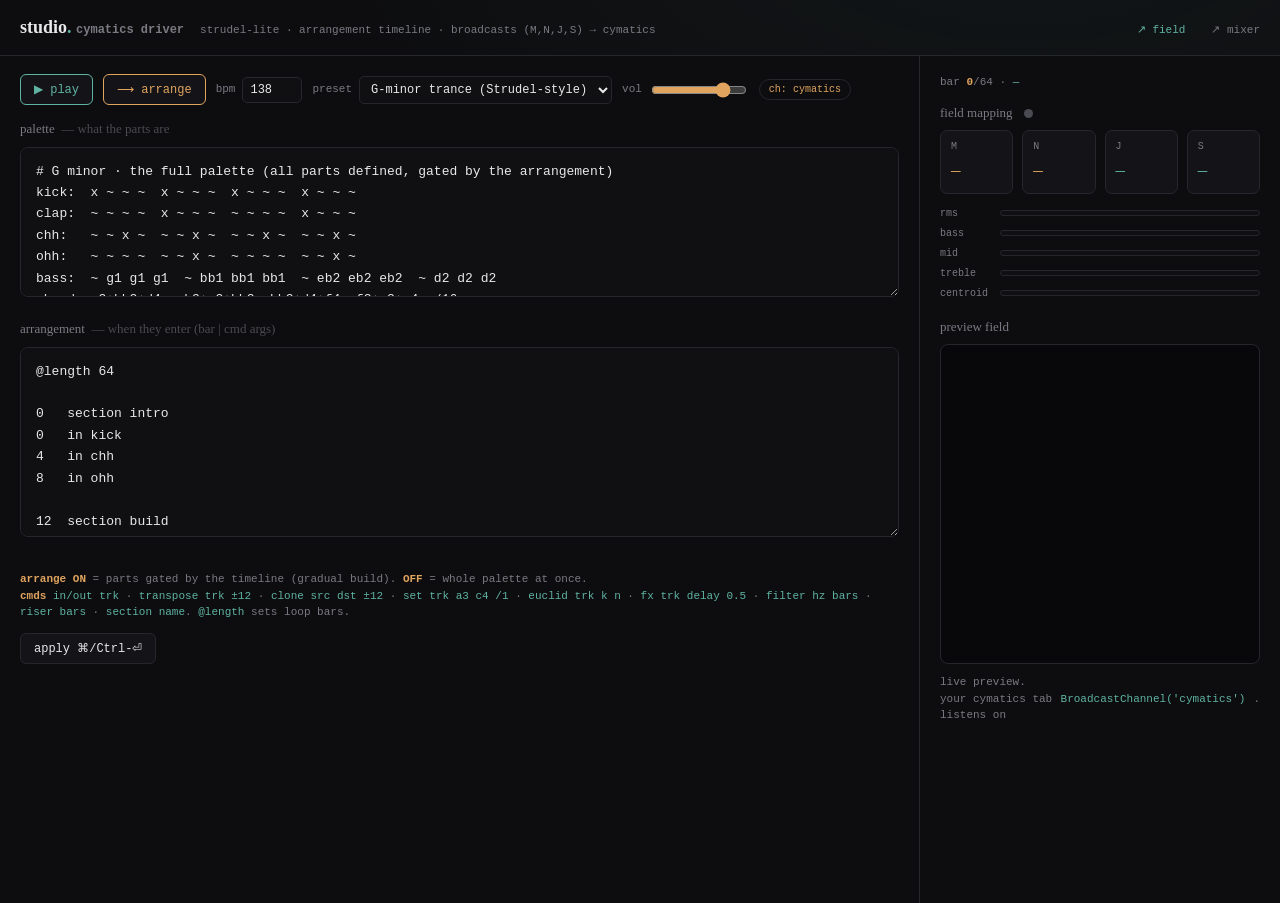
==== commit 4b0ff3c8: "v1: presets folder + studio3 mixer (R&D) + tight braille seek Preset content moved from inline liter" ====
--- a/v1/studio.html
+++ b/v1/studio.html
@@ -63,15 +63,27 @@
   .chrow{display:flex; align-items:center; gap:8px; margin-top:10px; color:var(--dim); font-size:11px}
   .chrow code{color:var(--teal)}
   .pill{border:1px solid var(--line); border-radius:999px; padding:2px 9px; color:var(--amber); font-size:10px}
+  /* ?headless=1 — engine-only mode used when this page is embedded as a
+     hidden iframe inside the cymatics tab. Visible UI is suppressed; the
+     module script keeps running, analyser + scheduler tick, broadcast fires. */
+  body.headless { background: transparent; }
+  body.headless > header,
+  body.headless > main { display: none !important; }
 </style>
 
 <header>
   <h1>studio<span class="dot">.</span> <span style="color:var(--dim);font-family:var(--mono);font-size:12px">cymatics driver</span></h1>
   <span class="sub">strudel-lite · arrangement timeline · broadcasts (M,N,J,S) → cymatics</span>
-  <a id="field-link" href="./" target="_blank" rel="noopener"
+  <!-- Back-link: NO target="_blank". A new tab here would spawn a second
+       cymatics page whose hidden iframe starts a SECOND studio engine on
+       the same BroadcastChannel — dual broadcasters → continuity lost.
+       Same-tab navigation reuses the cymatics tab the user came from. -->
+  <a id="field-link" href="./" rel="noopener"
      style="margin-left:auto; color:var(--teal); text-decoration:none; font-size:11px">
     ↗ field
   </a>
+  <a href="./studio3.html" rel="noopener"
+     style="color:var(--dim); text-decoration:none; font-size:11px; margin-left:10px">↗ mixer</a>
 </header>
 
 <main>
@@ -360,6 +372,15 @@
 const CHAN=new URLSearchParams(location.search).get('chan')||'cymatics';
 $('chname').textContent=CHAN;
 const chan=new BroadcastChannel(CHAN);
+// Inbound control channel: the cymatics tab can request preset swaps via
+// {type:'preset', key}. Outbound audio-feature broadcasts stay on `chan`.
+const controlChan=new BroadcastChannel(CHAN+'-control');
+// Headless mode: when the cymatics tab embeds this page as a hidden iframe
+// it passes ?headless=1. We hide all visible UI and skip the preview-canvas
+// render (saves ~12k particle writes per frame). Engine, analyser,
+// scheduler, broadcast all keep running.
+const HEADLESS = new URLSearchParams(location.search).get('headless') === '1';
+if (HEADLESS) document.body.classList.add('headless');
 // Forward the current ?chan= (if any) onto the ↗ field back-link so two-tab
 // testing chains: opening the link carries the channel-name override across.
 {
@@ -396,7 +417,13 @@
   const reseed=ft.beat && (beatCount%4===0);
   return {M,N,J:clamp(jit,0,1),S,reseed};
 }
+// `track` carries the current preset's human label (e.g. "Chaconne — D-minor
+// techno") so the cymatics tab can display what's playing. It's a string-only
+// extension to the contract in STUDIO_INTEGRATION.md §2 — receivers that don't
+// know about it just ignore the field.
+let currentTrackLabel = '';
 function broadcast(m,ft){ chan.postMessage({ type:'cymatics', t:performance.now(),
+  track:currentTrackLabel,
   M:m.M,N:m.N,J:+m.J.toFixed(3),S:+m.S.toFixed(3), beat:ft.beat, reseed:m.reseed,
   rms:+ft.rms.toFixed(3), bass:+ft.bass.toFixed(3), mid:+ft.mid.toFixed(3),
   treble:+ft.tre.toFixed(3), centroid:+ft.cen01.toFixed(3) }); }
@@ -421,7 +448,7 @@
   const ft=analyze(), m=mapToField(ft);
   field.M=m.M; field.N=m.N; field.J=m.J; field.S=m.S;
   if(m.reseed) reseedParticles(); broadcast(m,ft);
-  stepParticles(field.M,field.N,field.J,field.S); drawParticles();
+  if (!HEADLESS) { stepParticles(field.M,field.N,field.J,field.S); drawParticles(); }
   $('rM').textContent=field.M; $('rN').textContent=field.N;
   $('rJ').textContent=field.J.toFixed(2); $('rS').textContent=field.S.toFixed(2);
   $('mRms').style.width=clamp(ft.rms*180,0,100)+'%'; $('mBass').style.width=clamp(ft.bass*120,0,100)+'%';
@@ -480,45 +507,50 @@
   },
 
   'am-trance': {
-    label: 'A-minor trance',
-    bpm: 138,
-    palette: `# A minor · Am  F  C  G  (4-bar loop)
-kick:  x ~ ~ ~  x ~ ~ ~  x ~ ~ ~  x ~ ~ ~
-clap:  ~ ~ ~ ~  x ~ ~ ~  ~ ~ ~ ~  x ~ ~ ~
-chh:   ~ ~ x ~  ~ ~ x ~  ~ ~ x ~  ~ ~ x ~
-ohh:   ~ ~ ~ ~  ~ ~ x ~  ~ ~ ~ ~  ~ ~ x ~
-bass:  ~ a1 a1 a1  ~ f1 f1 f1  ~ c2 c2 c2  ~ g1 g1 g1
-chord: a3+c4+e4  f3+a3+c4  c4+e4+g4  g3+b3+d4  /16
-arp:   a4 e4 c5 e4  a4 f4 c5 f4  c5 g4 e5 g4  b4 g4 d5 g4
-lead:  ~ /16`,
+    label: 'A-minor halftime trance',
+    bpm: 110,
+    palette: `# A minor · halftime trance · 110 BPM
+# Sparse kick (1 + 3 of each 2-bar), very few hats, 4-note pad chords.
+# Distinct from gm-trance: slower, darker centroid, syncopated bass.
+kick:  x ~ ~ ~  ~ ~ ~ ~  x ~ ~ ~  ~ ~ ~ ~
+clap:  ~ ~ ~ ~  ~ ~ ~ ~  ~ ~ ~ ~  x ~ ~ ~
+chh:   ~ ~ x ~  ~ ~ ~ ~  ~ ~ x ~  ~ ~ ~ ~
+ohh:   ~ ~ ~ ~  ~ ~ ~ ~  ~ ~ ~ ~  ~ ~ x ~
+bass:  a1 ~ ~ ~  ~ ~ a1 ~  f1 ~ ~ ~  ~ ~ f1 ~  /4
+chord: a3+c4+e4+g4  f3+a3+c4+e4  d3+f3+a3+c4  e3+g3+b3+d4  /16
+arp:   ~ /16
+lead:  ~ ~ ~ e5  ~ ~ ~ ~  ~ ~ ~ c5  ~ ~ ~ ~  /4`,
     arrangement: `@length 64
 
-0   section intro
-0   in kick
-4   in chh
-8   in ohh
-
-12  section build
+0   section drift
+0   in chord
+0   fx chord reverb 0.5
+
+12  section pulse
+12  in kick
 12  in bass
-12  in clap
-20  in chord
-24  in arp
-
-32  section peak
-32  clone bass lead 12
+
+20  section move
+20  in chh
+24  in clap
+
+32  section voice
 32  in lead
-36  fx lead delay 0.55
-40  euclid kick 11 16
-
-48  section breakdown
+36  fx lead delay 0.6
+
+40  section turn
+40  set chord c3+e3+g3+b3  a3+c4+e4+g4  f3+a3+c4+e4  g3+b3+d4+f4  /16
+40  filter 2400 4
+
+48  section breath
 48  out kick
 48  out clap
-48  out arp
-48  filter 1000 6
-
-56  section riser
-56  riser 8
-60  filter 18000 4`
+48  filter 1600 6
+
+56  section settle
+56  filter 18000 4
+60  in kick
+60  in clap`
   },
 
   'ambient-72': {
@@ -582,6 +614,108 @@
 48  euclid kick 13 16       ; busier kick → roll
 56  filter 3000 8
 60  riser 4`
+  },
+
+  'chaconne': {
+    label: 'Chaconne — D-minor solemn',
+    bpm: 124,
+    palette: `# Chaconne → D-minor solemn · 124 BPM · NO HATS, snare on 2 & 4
+# Bach Chaconne BWV 1004 → military-pulse techno. Dense 4-note chord
+# stacks. Distinct from greensleeves: no hat at all (centroid LOW → low M),
+# kick-every-beat + steady bass (bass HIGH → high N). Distinct from gm-
+# trance: no claps either, ride only via the snare backbeat.
+kick:  x ~ ~ ~  x ~ ~ ~  x ~ ~ ~  x ~ ~ ~
+snare: ~ ~ ~ ~  x ~ ~ ~  ~ ~ ~ ~  x ~ ~ ~
+bass:  d2 d2 d2 d2  a1 a1 a1 a1  bb1 bb1 bb1 bb1  a1 a1 a1 a1  /4
+chord: d3+f3+a3+d4  a3+cs4+e4+a4  bb3+d4+f4+bb4  a3+cs4+e4+a4  /16
+arp:   d4 f4 a4 f4 a4 f4 d4 f4  a4 cs5 e5 cs5 e5 cs5 a4 cs5  bb4 d5 f5 d5 f5 d5 bb4 d5  a4 cs5 e5 cs5 e5 cs5 a4 cs5  /2
+lead:  a4 ~ a4 ~  e5 ~ e5 ~  f5 ~ d5 ~  a4 ~ ~ ~  /4`,
+    arrangement: `# Variation structure → ground → descending-tetrachord → D-major lift
+@length 64
+
+0   section ground         ; bare statement
+0   in kick
+0   in bass
+
+16  section build          ; lower voices enter
+16  in chord
+20  in snare               ; military pulse on 2 & 4
+24  in arp
+24  set bass  d2 d2 d2 d2  c2 c2 c2 c2  bb1 bb1 bb1 bb1  a1 a1 a1 a1  /4   ; chaconne descent
+24  set chord d3+f3+a3+d4  c3+e3+g3+c4  bb3+d4+f4+bb4  a3+cs4+e4+a4  /16
+
+32  section peak          ; head motif over the descending tetrachord
+32  in lead
+
+40  section major-lift    ; D-major middle (Bach's bar 133) — breakdown
+40  out kick
+40  out snare
+40  out arp
+40  set chord d3+fs3+a3+d4  a3+cs4+e4+a4  g3+b3+d4+g4  a3+cs4+e4+a4  /16
+40  set bass  d2 d2 d2 d2  a1 a1 a1 a1  g1 g1 g1 g1  a1 a1 a1 a1  /4
+40  filter 1200 6
+
+52  section riser
+52  riser 8
+56  set chord d3+f3+a3+d4  a3+cs4+e4+a4  bb3+d4+f4+bb4  a3+cs4+e4+a4  /16   ; back
+56  set bass  d2 d2 d2 d2  a1 a1 a1 a1  bb1 bb1 bb1 bb1  a1 a1 a1 a1  /4
+56  filter 18000 4
+60  in kick
+60  in snare
+60  in arp
+# bar 64 loops → minor ground slams back = the drop`
+  },
+
+  'greensleeves': {
+    label: 'Greensleeves — folk-techno',
+    bpm: 100,
+    palette: `# Greensleeves → D-dorian folk-techno · 100 BPM · sparse kick, 8th hats
+# Tune: traditional 16th c. (public domain). Harmony reduced from a Mutopia
+# arrangement (CC-BY-SA 4.0 — David Kastrup). 6/8 lilt → 4/4 grid (lossy).
+# Distinct from chaconne: hat-every-8th (centroid HIGH) + kick only on 1 & 3
+# (bass LOW) — opposite (M, N) corner from chaconne.
+kick:  x ~ ~ ~  ~ ~ ~ ~  x ~ ~ ~  ~ ~ ~ ~
+clap:  ~ ~ ~ ~  ~ ~ ~ ~  ~ ~ ~ ~  x ~ ~ ~
+chh:   x ~ x ~  x ~ x ~  x ~ x ~  x ~ x ~
+ohh:   ~ ~ ~ ~  ~ ~ ~ ~  ~ ~ ~ ~  ~ ~ ~ x
+bass:  f2 ~ f2 ~  d2 ~ d2 ~  c2 ~ c2 ~  d2 ~ d2 ~  /4
+chord: f3+a3+c4  d3+f3+a3  c3+e3+g3  d3+f3+a3  /16
+arp:   f4 c5 a4 c5 f4 c5 a4 c5  d4 a4 f4 a4 d4 a4 f4 a4  c4 g4 e4 g4 c4 g4 e4 g4  d4 a4 f4 a4 d4 a4 f4 a4  /2
+lead:  f5 f5 g5 ~  a5 a5 b5 a5  g5 g5 e5 ~  c5 c5 d5 e5  /4`,
+    arrangement: `@length 64
+
+0   section intro
+0   in kick
+0   in bass
+8   in chh
+
+16  section verse-build
+16  in chord
+20  in clap
+24  in arp
+
+32  section verse-peak
+32  in lead
+
+40  section refrain-lift   ; swap to refrain ground — bright C open = the chorus
+40  set chord c4+e4+g4 f3+a3+c4 d3+f3+a3 a3+cs4+e4 /16
+40  set bass  c2 ~ c2 ~  f2 ~ f2 ~  d2 ~ d2 ~  a1 ~ a1 ~  /4
+
+48  section breakdown
+48  out kick
+48  out clap
+48  out arp
+48  filter 1100 6
+
+56  section riser
+56  riser 8
+56  set chord f3+a3+c4 d3+f3+a3 c3+e3+g3 d3+f3+a3 /16   ; back to verse ground
+56  set bass  f2 ~ f2 ~  d2 ~ d2 ~  c2 ~ c2 ~  d2 ~ d2 ~  /4
+60  filter 18000 4
+60  in kick
+60  in clap
+60  in arp
+# bar 64 loops → full verse ground slams back = the drop`
   }
 };
 
@@ -597,6 +731,7 @@
 function loadPreset(key){
   const p = PRESETS[key];
   if(!p) return;
+  currentTrackLabel = p.label;
   $('bpm').value = p.bpm;
   $('code').value = p.palette;
   $('arr').value = p.arrangement;
@@ -612,9 +747,35 @@
   o.value = k; o.textContent = v.label;
   presetSel.appendChild(o);
 }
-presetSel.value = 'gm-trance';
+// Initial preset can be overridden by ?preset=KEY in the URL — used by the
+// cymatics tab's ⌁ dropdown when opening the studio for the first time.
+const _urlPreset = new URLSearchParams(location.search).get('preset');
+const _initialKey = (_urlPreset && PRESETS[_urlPreset]) ? _urlPreset : 'gm-trance';
+presetSel.value = _initialKey;
 presetSel.addEventListener('change', () => loadPreset(presetSel.value));
-loadPreset('gm-trance');
+loadPreset(_initialKey);
+
+// ?autoplay=1 starts playback automatically. Browsers may block this without
+// a user gesture — on iOS Safari the user must tap ▶ once. Best-effort.
+if (new URLSearchParams(location.search).get('autoplay') === '1') {
+  setTimeout(() => { if (!playing) $('play').click(); }, 120);
+}
+
+// Listen for remote commands from the cymatics tab's ⌁ dropdown.
+controlChan.onmessage = (e) => {
+  const d = e.data;
+  if (!d || typeof d !== 'object') return;
+  if (d.type === 'preset' && typeof d.key === 'string' && PRESETS[d.key]) {
+    presetSel.value = d.key;
+    loadPreset(d.key);
+    if (!playing) $('play').click();   // auto-play on remote swap
+    return;
+  }
+  if (d.type === 'stop') {
+    if (playing) $('play').click();    // toggles to stopped state
+    return;
+  }
+};
 
 $('play').addEventListener('click',()=>{
   if(!playing){ startTransport(); $('play').textContent='■ stop'; $('play').classList.add('on'); }
